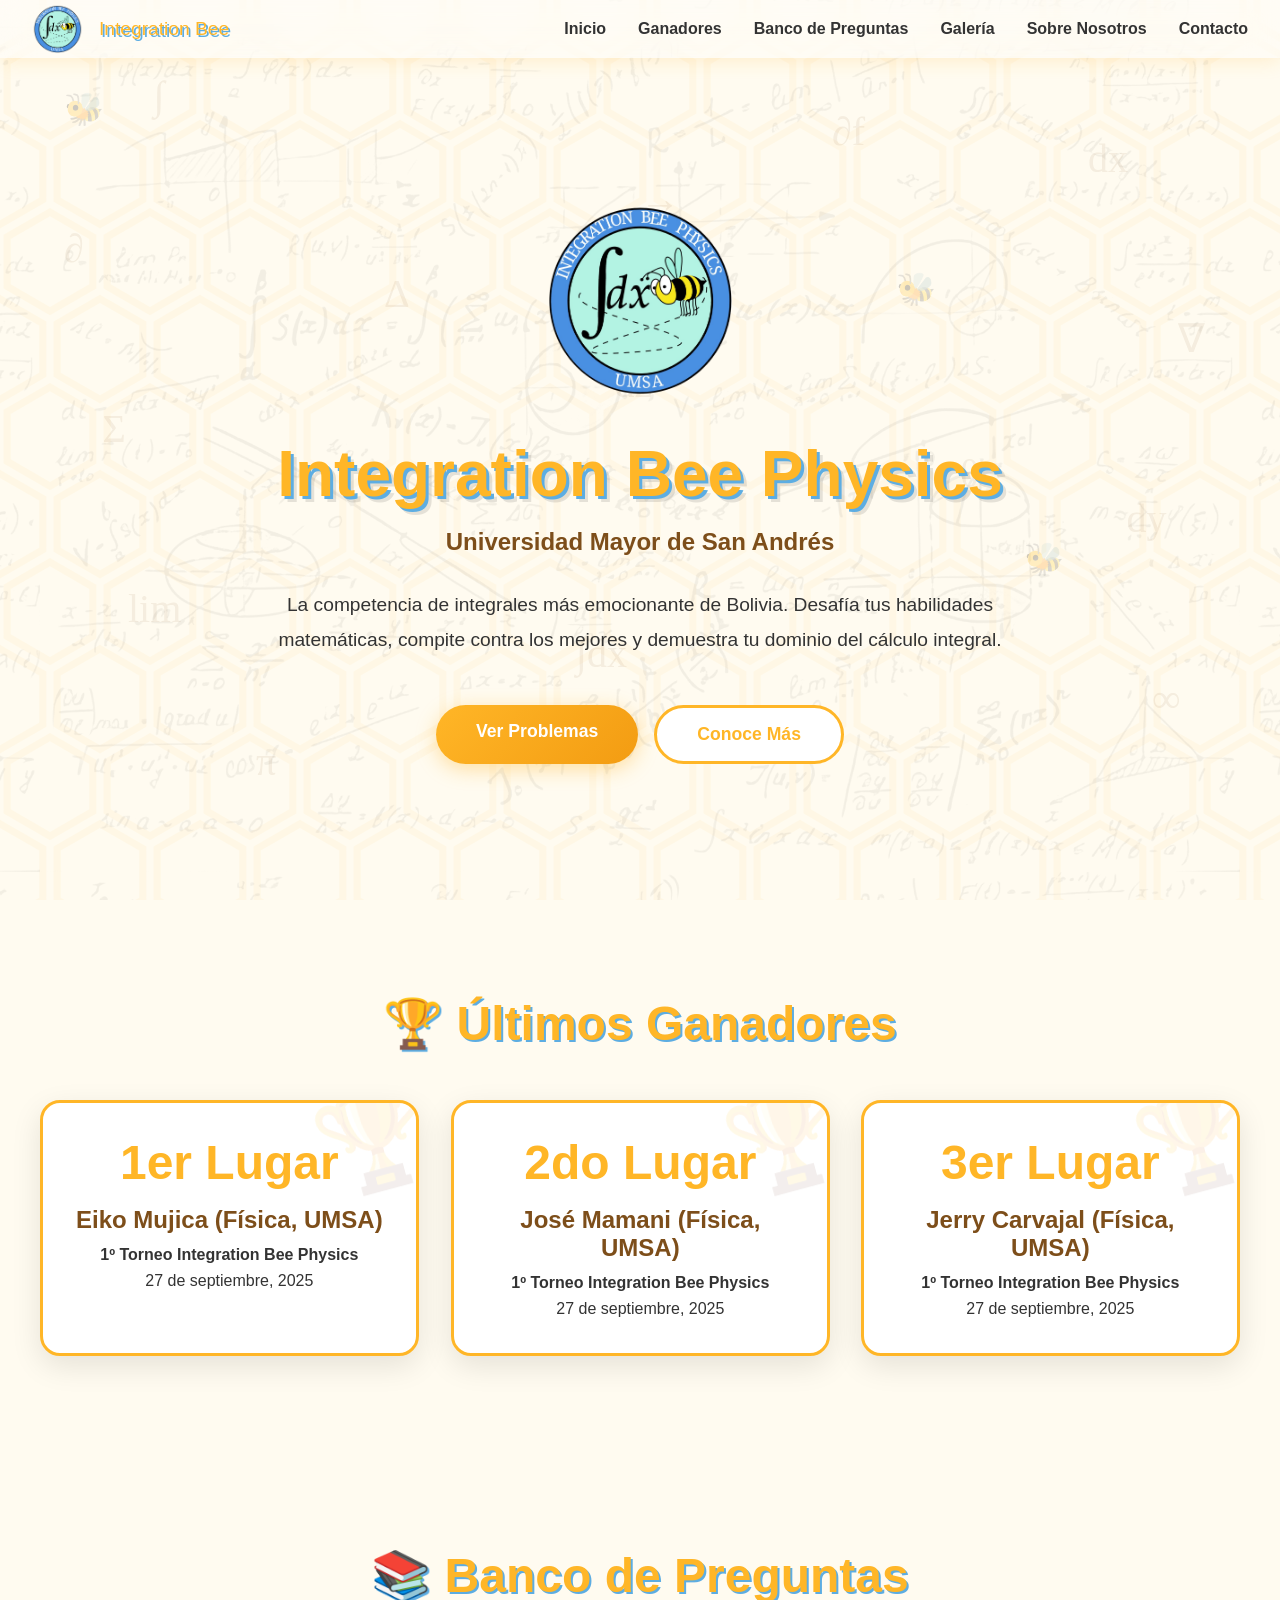
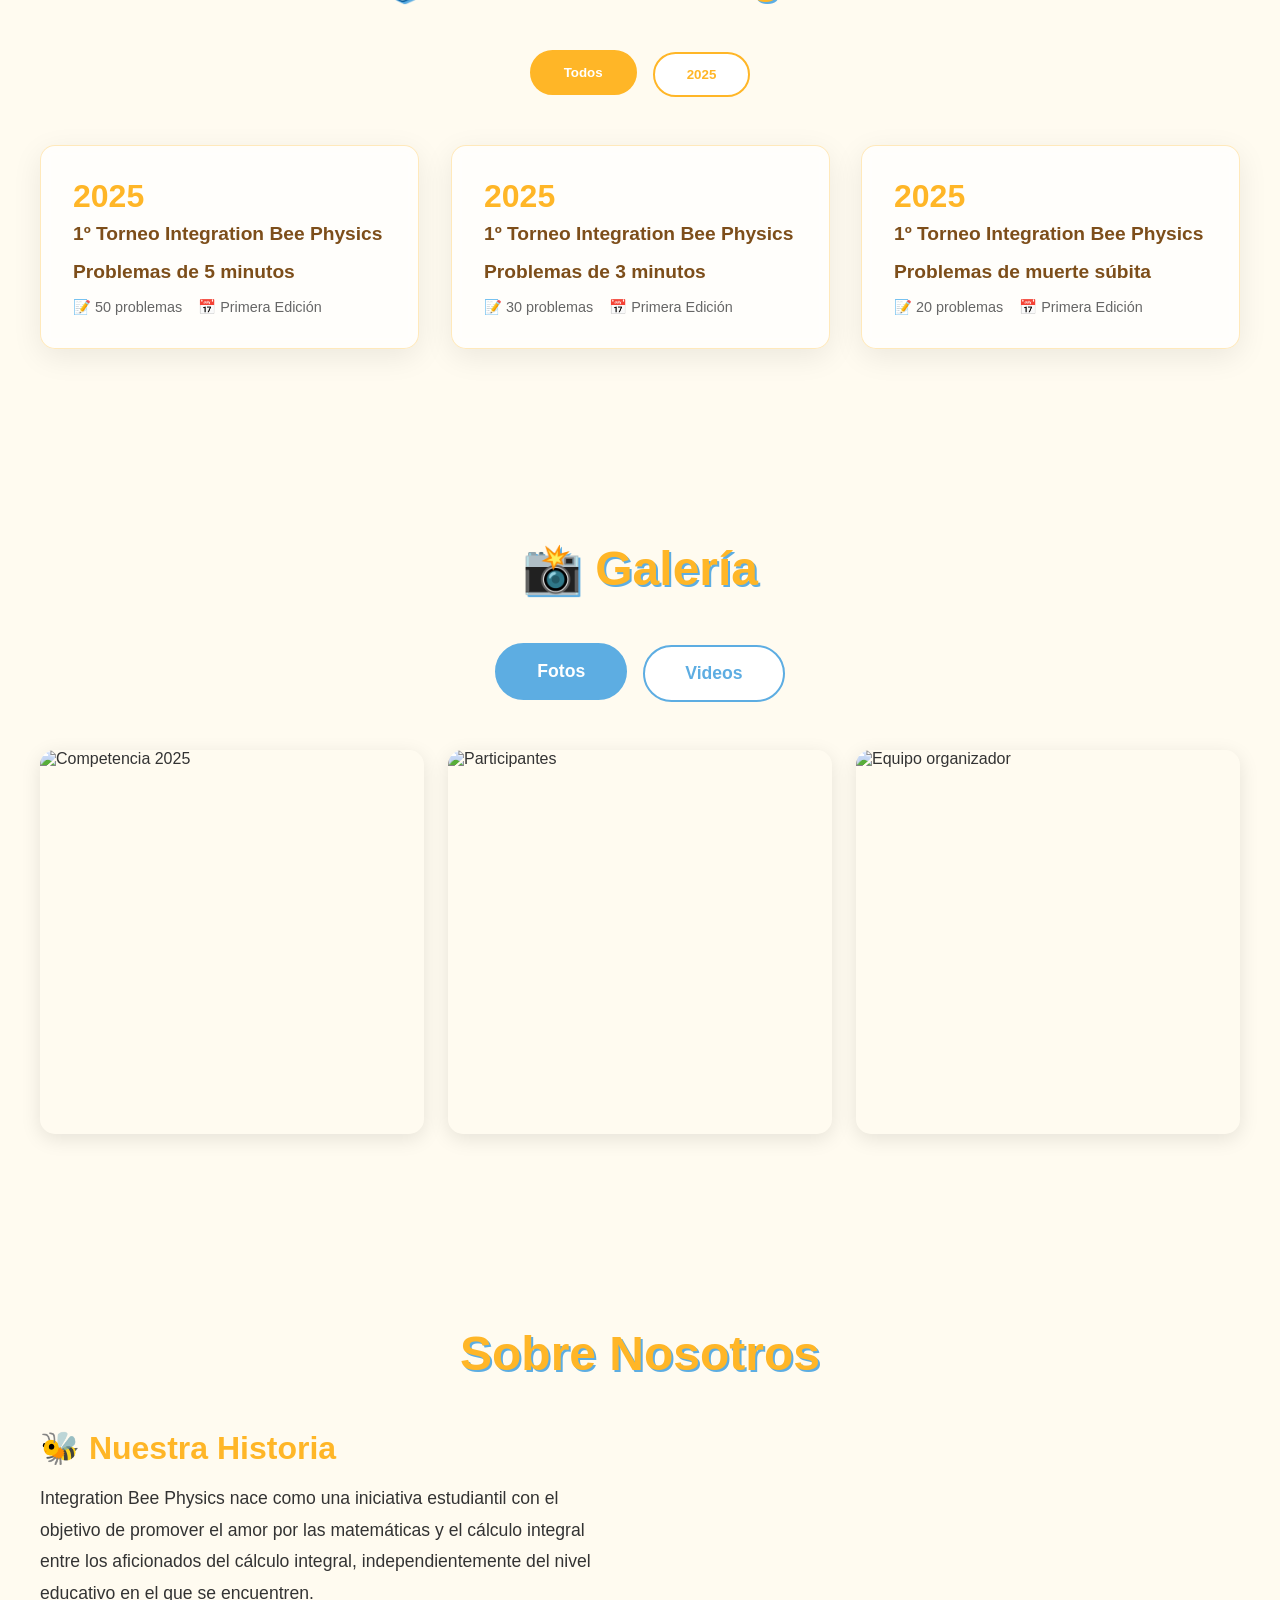
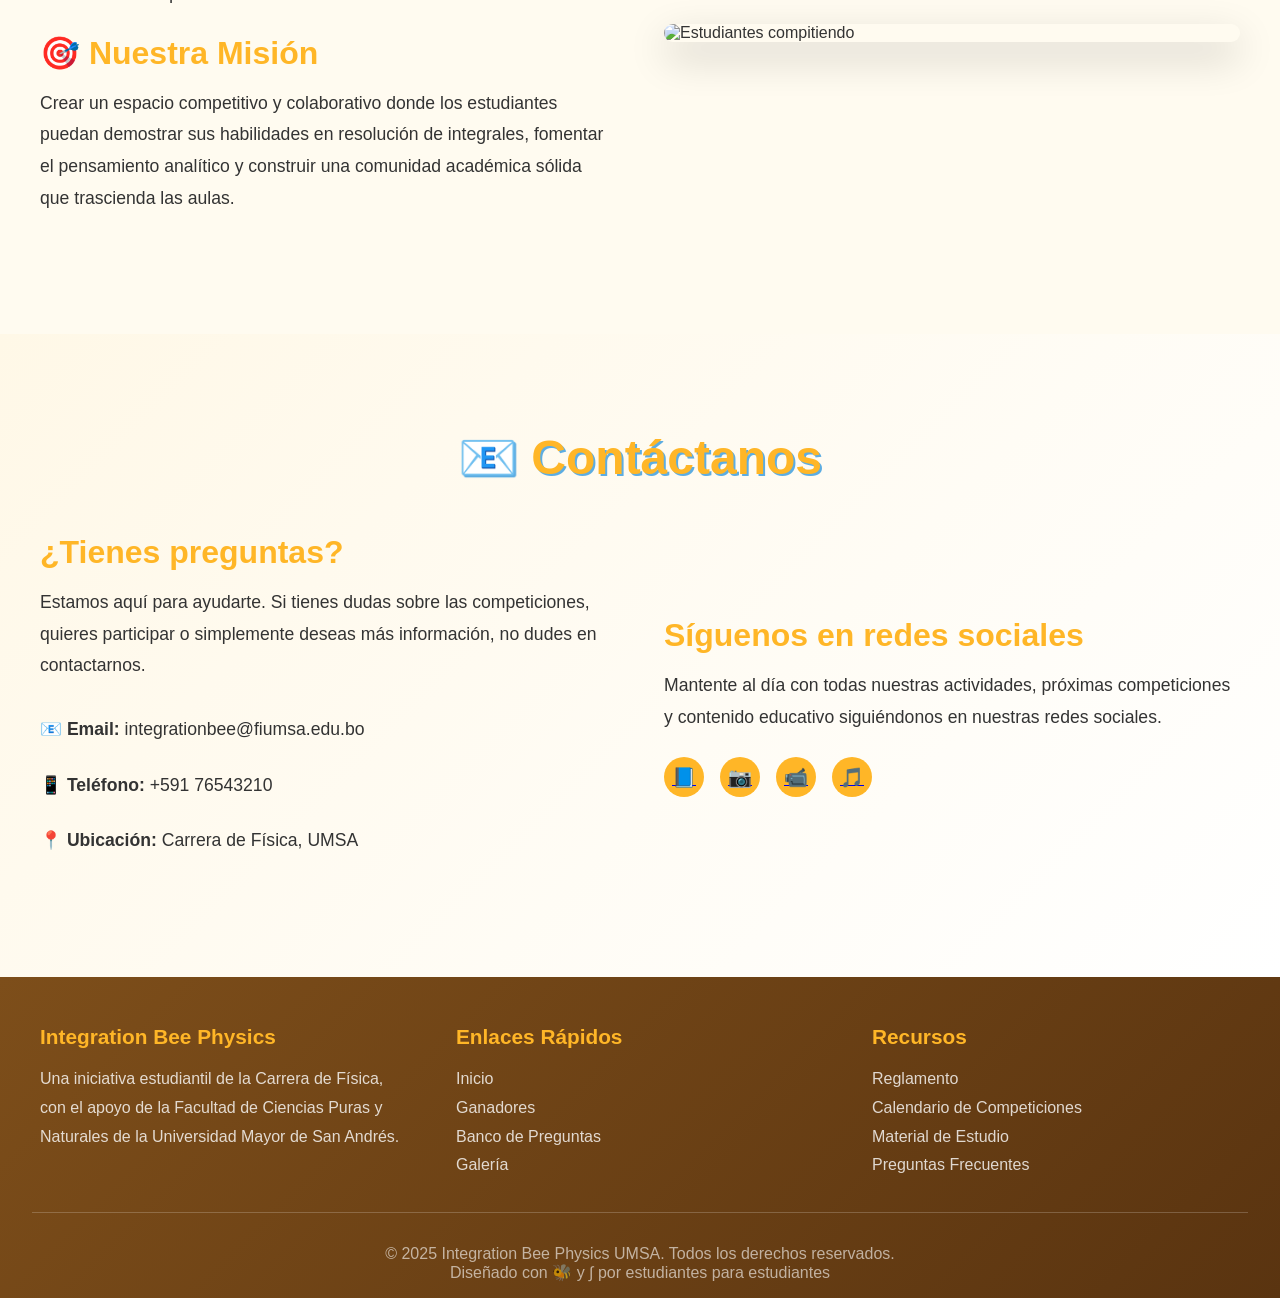
==== index.html @ 0f613518 "v1.0" ====
<!DOCTYPE html>
<html lang="es">
<head>
    <meta charset="UTF-8">
    <meta name="viewport" content="width=device-width, initial-scale=1.0">
    <title>Integration Bee Physics - UMSA</title>
    <style>
        /* === CONFIGURACIÓN DE TIPOGRAFÍAS === */
        /* Puedes cambiar fácilmente las fuentes aquí */
        :root {
            --font-primary: 'Poppins', 'Segoe UI', sans-serif;
            --font-secondary: 'Montserrat', 'Arial', sans-serif;
            --font-display: 'Fredoka One', 'Arial Black', sans-serif;
            
            /* Colores principales */
            --color-primary: #FFB627;
            --color-secondary: #5DADE2;
            --color-accent: #F39C12;
            --color-dark: #7D4E1A;
            --color-light: #FFF8E7;
            --color-white: #FFFFFF;
            --color-text: #333333;
            --color-bg: #FFFBF0;
        }

        @import url('https://fonts.googleapis.com/css2?family=Poppins:wght@300;400;600;700&family=Montserrat:wght@400;600;700&family=Fredoka+One&display=swap');

        * {
            margin: 0;
            padding: 0;
            box-sizing: border-box;
        }

        body {
            font-family: var(--font-primary);
            background-color: var(--color-bg);
            color: var(--color-text);
            overflow-x: hidden;
        }

        /* === ELEMENTOS DECORATIVOS === */
        
        /* Capa 1: Imagen de ecuaciones del certificado */
        .equations-bg {
            position: fixed;
            top: 0;
            left: 0;
            width: 100%;
            height: 100%;
            background-image: url('assets/images/equations-background.png');
            background-size: 1200px auto;
            background-position: center;
            background-repeat: repeat;
            opacity: 0.05;
            pointer-events: none;
            z-index: 1;
            filter: brightness(1.15);
        }
        
        /* Capa 2: Patrón de hexágonos (panales de abeja) */
        .honeycomb-bg {
			position: fixed;
			top: 0;
			left: 0;
			width: 100%;
			height: 100%;
			pointer-events: none;
			z-index: 0;
			background-color: transparent;
			background-image: url("data:image/svg+xml,%3Csvg xmlns='http://www.w3.org/2000/svg' width='28' height='49' viewBox='0 0 28 49'%3E%3Cg fill-rule='evenodd'%3E%3Cg id='hexagons' fill='%23ffb627' fill-opacity='1' fill-rule='nonzero'%3E%3Cpath d='M13.99 9.25l13 7.5v15l-13 7.5L1 31.75v-15l12.99-7.5zM3 17.9v12.7l10.99 6.34 11-6.35V17.9l-11-6.34L3 17.9zM0 15l12.98-7.5V0h-2v6.35L0 12.69v2.3zm0 18.5L12.98 41v8h-2v-6.85L0 35.81v-2.3zM15 0v7.5L27.99 15H28v-2.31h-.01L17 6.35V0h-2zm0 49v-8l12.99-7.5H28v2.31h-.01L17 42.15V49h-2z'/%3E%3C/g%3E%3C/g%3E%3C/svg%3E");
			background-repeat: repeat;
			background-size: 100px;
			opacity: 0.05;
}

        /* Capa 3: Símbolos matemáticos flotantes */
        .math-symbol {
            position: fixed;
            font-size: 2.5rem;
            font-family: 'Times New Roman', serif;
            color: var(--color-dark);
            pointer-events: none;
            z-index: 1;
            opacity: 0.08;
            font-weight: 300;
        }

        .math-symbol.animated {
            animation: floatMath 20s infinite ease-in-out;
        }

        @keyframes floatMath {
            0%, 100% { transform: translate(0, 0) rotate(0deg); }
            25% { transform: translate(30px, -20px) rotate(5deg); }
            50% { transform: translate(60px, 0) rotate(-3deg); }
            75% { transform: translate(30px, 20px) rotate(3deg); }
        }

        /* Abejas flotantes decorativas */
        .bee-float {
            position: fixed;
            font-size: 2rem;
            animation: float 15s infinite ease-in-out;
            pointer-events: none;
            z-index: 1;
            opacity: 0.2;
        }

        @keyframes float {
            0%, 100% { transform: translate(0, 0) rotate(0deg); }
            25% { transform: translate(100px, -50px) rotate(10deg); }
            50% { transform: translate(200px, 0) rotate(-5deg); }
            75% { transform: translate(100px, 50px) rotate(5deg); }
        }

        /* === NAVEGACIÓN === */
        nav {
            position: fixed;
            top: 0;
            width: 100%;
            background: rgba(255, 255, 255, 0.4);  /* Blanco semi-transparente */
			backdrop-filter: blur(15px);  /* Aumenta el blur para efecto "glassmorphism" */
            padding: 0.25rem 2rem;
            box-shadow: 0 2px 20px rgba(255, 182, 39, 0.2);  /* Sombra dorada */
            z-index: 1000;
            transition: transform 0.3s ease;
        }

        nav.hidden {
            transform: translateY(-100%);
        }

        .nav-container {
            max-width: 1400px;
            margin: 0 auto;
            display: flex;
            justify-content: space-between;
            align-items: center;
        }

        .logo-nav {
            display: flex;
            align-items: center;
            gap: 1rem;
        }

        .logo-nav img {
            height: 50px;
            transition: transform 0.3s ease;
        }

        .logo-nav img:hover {
            transform: scale(1.1) rotate(5deg);
        }

        .logo-text {
            font-family: var(--font-display);
            font-size: 1.2rem;
            color: var(--color-primary);
            text-shadow: 2px 2px 0 var(--color-secondary);
        }

        .nav-links {
            display: flex;
            gap: 2rem;
            list-style: none;
        }

        .nav-links a {
            color: var(--color-text);
            text-decoration: none;
            font-weight: 600;
            position: relative;
            transition: color 0.3s ease;
        }

        .nav-links a::after {
            content: '';
            position: absolute;
            bottom: -5px;
            left: 0;
            width: 0;
            height: 3px;
            background: var(--color-primary);
            transition: width 0.3s ease;
        }

        .nav-links a:hover {
            color: var(--color-primary);
        }

        .nav-links a:hover::after {
            width: 100%;
        }

        .menu-toggle {
            display: none;
            flex-direction: column;
            gap: 5px;
            cursor: pointer;
        }

        .menu-toggle span {
            width: 25px;
            height: 3px;
            background: var(--color-primary);
            transition: all 0.3s ease;
        }

        /* === HERO SECTION === */
        .hero {
            min-height: 100vh;
            display: flex;
            align-items: center;
            justify-content: center;
            position: relative;
            padding: 6rem 2rem 2rem;
            overflow: hidden;
        }

        .hero-content {
            max-width: 1200px;
            text-align: center;
            z-index: 2;
            animation: fadeInUp 1s ease;
        }

        .hero-logo {
            width: 200px;
            height: 200px;
            margin: 0 auto 2rem;
            animation: bounceIn 1.5s ease;
        }

        .hero h1 {
            font-family: var(--font-display);
            font-size: 4rem;
            color: var(--color-primary);
            text-shadow: 3px 3px 0 var(--color-secondary),
                         6px 6px 0 rgba(0,0,0,0.1);
            margin-bottom: 1rem;
            line-height: 1.2;
        }

        .hero .subtitle {
            font-size: 1.5rem;
            color: var(--color-dark);
            margin-bottom: 2rem;
            font-weight: 600;
        }

        .hero-description {
            font-size: 1.2rem;
            max-width: 800px;
            margin: 0 auto 3rem;
            line-height: 1.8;
        }

        .cta-buttons {
            display: flex;
            gap: 1rem;
            justify-content: center;
            flex-wrap: wrap;
        }

        .btn {
            padding: 1rem 2.5rem;
            border: none;
            border-radius: 50px;
            font-size: 1.1rem;
            font-weight: 600;
            cursor: pointer;
            transition: all 0.3s ease;
            text-decoration: none;
            display: inline-block;
            font-family: var(--font-primary);
        }

        .btn-primary {
            background: linear-gradient(135deg, var(--color-primary), var(--color-accent));
            color: white;
            box-shadow: 0 5px 20px rgba(255, 182, 39, 0.4);
        }

        .btn-primary:hover {
            transform: translateY(-3px);
            box-shadow: 0 8px 30px rgba(255, 182, 39, 0.6);
        }

        .btn-secondary {
            background: white;
            color: var(--color-primary);
            border: 3px solid var(--color-primary);
        }

        .btn-secondary:hover {
            background: var(--color-primary);
            color: white;
            transform: translateY(-3px);
        }

        /* === ÚLTIMOS GANADORES === */
        .winners-section {
            padding: 6rem 2rem;
            background: linear-gradient(135deg, var(--color-light) 0%, white 100%);
            position: relative;
        }

        .section-title {
            text-align: center;
            font-family: var(--font-display);
            font-size: 3rem;
            color: var(--color-primary);
            margin-bottom: 3rem;
            text-shadow: 2px 2px 0 var(--color-secondary);
        }

        .winners-grid {
            max-width: 1200px;
            margin: 0 auto;
            display: grid;
            grid-template-columns: repeat(auto-fit, minmax(300px, 1fr));
            gap: 2rem;
        }

        .winner-card {
            background: white;
            border-radius: 20px;
            padding: 2rem;
            box-shadow: 0 10px 30px rgba(0,0,0,0.1);
            transition: all 0.3s ease;
            border: 3px solid var(--color-primary);
            position: relative;
            overflow: hidden;
        }

        .winner-card::before {
            content: '🏆';
            position: absolute;
            top: -20px;
            right: -20px;
            font-size: 6rem;
            opacity: 0.1;
            transform: rotate(-15deg);
        }

        .winner-card:hover {
            transform: translateY(-10px) rotate(-1deg);
            box-shadow: 0 15px 40px rgba(255, 182, 39, 0.3);
        }

        .winner-position {
            font-size: 3rem;
            font-weight: bold;
            color: var(--color-primary);
            text-align: center;
            margin-bottom: 1rem;
        }

        .winner-name {
            font-size: 1.5rem;
            font-weight: 600;
            color: var(--color-dark);
            text-align: center;
            margin-bottom: 0.5rem;
        }

        .winner-details {
            text-align: center;
            color: var(--color-text);
            line-height: 1.6;
        }

        /* === SECCIONES GENERALES === */
        section {
            padding: 6rem 2rem;
            position: relative;
            z-index: 2;
        }

        .container {
            max-width: 1200px;
            margin: 0 auto;
        }

        /* === SOBRE NOSOTROS === */
        .about-content {
            display: grid;
            grid-template-columns: 1fr 1fr;
            gap: 3rem;
            align-items: center;
        }

        .about-text h3 {
            font-size: 2rem;
            color: var(--color-primary);
            margin-bottom: 1rem;
        }

        .about-text p {
            line-height: 1.8;
            margin-bottom: 1.5rem;
            font-size: 1.1rem;
        }

        .about-image {
            position: relative;
            border-radius: 20px;
            overflow: hidden;
            box-shadow: 0 15px 40px rgba(0,0,0,0.2);
        }

        .about-image img {
            width: 100%;
            height: auto;
            display: block;
        }

        /* === BANCO DE PREGUNTAS === */
        .questions-filters {
            display: flex;
            justify-content: center;
            gap: 1rem;
            margin-bottom: 3rem;
            flex-wrap: wrap;
        }

        .filter-btn {
            padding: 0.8rem 2rem;
            background: white;
            border: 2px solid var(--color-primary);
            border-radius: 30px;
            color: var(--color-primary);
            cursor: pointer;
            transition: all 0.3s ease;
            font-weight: 600;
        }

        .filter-btn:hover,
        .filter-btn.active {
            background: var(--color-primary);
            color: white;
            transform: translateY(-2px);
        }

        .questions-grid {
            display: grid;
            grid-template-columns: repeat(auto-fill, minmax(280px, 1fr));
            gap: 2rem;
        }

        .question-card {
			background: rgba(255, 255, 255, 0.75);  /* translúcido */
			border-radius: 15px;
			padding: 2rem;
			border: 1px solid rgba(255, 182, 39, 0.3);  /* borde dorado sutil */
			box-shadow: 0 8px 30px rgba(0, 0, 0, 0.08); /* sombra suave */
			backdrop-filter: blur(6px);
			-webkit-backdrop-filter: blur(6px);
			transition: all 0.35s ease;
			cursor: pointer;
		}

		.question-card:hover {
			transform: translateY(-6px);
			border-color: var(--color-primary);
			box-shadow: 0 12px 40px rgba(255, 182, 39, 0.25);
			background: rgba(255, 255, 255, 0.85);
		}

        .question-year {
            font-size: 2rem;
            font-weight: bold;
            color: var(--color-primary);
            margin-bottom: 0.5rem;
        }

        .question-title {
            font-size: 1.2rem;
            font-weight: 600;
            margin-bottom: 1rem;
            color: var(--color-dark);
        }

        .question-meta {
            display: flex;
            gap: 1rem;
            font-size: 0.9rem;
            color: #666;
        }

        /* === VISOR DE PDF === */
        .pdf-viewer-modal {
            display: none;
            position: fixed;
            top: 0;
            left: 0;
            width: 100%;
            height: 100%;
            background: rgba(0,0,0,0.9);
            z-index: 2000;
            padding: 2rem;
        }

        .pdf-viewer-modal.active {
            display: flex;
            flex-direction: column;
            align-items: center;
            justify-content: center;
        }

        .pdf-viewer-header {
            width: 100%;
            max-width: 1200px;
            display: flex;
            justify-content: space-between;
            align-items: center;
            margin-bottom: 1rem;
            color: white;
        }

        .close-viewer {
            background: var(--color-primary);
            color: white;
            border: none;
            padding: 0.8rem 2rem;
            border-radius: 30px;
            cursor: pointer;
            font-size: 1rem;
            font-weight: 600;
            transition: all 0.3s ease;
        }

        .close-viewer:hover {
            background: var(--color-accent);
            transform: scale(1.05);
        }

        .pdf-viewer-content {
            width: 100%;
            max-width: 1200px;
            height: 80vh;
            background: white;
            border-radius: 10px;
            overflow: hidden;
        }

        .pdf-viewer-content iframe {
            width: 100%;
            height: 100%;
            border: none;
        }

        /* === GALERÍA === */
        .gallery-tabs {
            display: flex;
            justify-content: center;
            gap: 1rem;
            margin-bottom: 3rem;
        }

        .tab-btn {
            padding: 1rem 2.5rem;
            background: white;
            border: 2px solid var(--color-secondary);
            border-radius: 30px;
            color: var(--color-secondary);
            cursor: pointer;
            transition: all 0.3s ease;
            font-weight: 600;
            font-size: 1.1rem;
        }

        .tab-btn:hover,
        .tab-btn.active {
            background: var(--color-secondary);
            color: white;
            transform: translateY(-2px);
        }

        .gallery-grid {
            display: grid;
            grid-template-columns: repeat(auto-fill, minmax(300px, 1fr));
            gap: 1.5rem;
        }

        .gallery-item {
            position: relative;
            border-radius: 15px;
            overflow: hidden;
            box-shadow: 0 5px 20px rgba(0,0,0,0.1);
            cursor: pointer;
            transition: all 0.3s ease;
            aspect-ratio: 1;
        }

        .gallery-item:hover {
            transform: scale(1.05);
            box-shadow: 0 10px 30px rgba(0,0,0,0.2);
        }

        .gallery-item img {
            width: 100%;
            height: 100%;
            object-fit: cover;
        }

        .video-thumb {
            position: relative;
        }

        .video-thumb::after {
            content: '▶';
            position: absolute;
            top: 50%;
            left: 50%;
            transform: translate(-50%, -50%);
            font-size: 3rem;
            color: white;
            background: rgba(255, 182, 39, 0.9);
            width: 70px;
            height: 70px;
            border-radius: 50%;
            display: flex;
            align-items: center;
            justify-content: center;
            padding-left: 5px;
        }

        /* === FOOTER === */
        footer {
            background: linear-gradient(135deg, var(--color-dark) 0%, #5a3410 100%);
            color: white;
            padding: 3rem 2rem 1rem;
            position: relative;
        }

        .footer-content {
            max-width: 1200px;
            margin: 0 auto;
            display: grid;
            grid-template-columns: repeat(auto-fit, minmax(250px, 1fr));
            gap: 3rem;
            margin-bottom: 2rem;
        }

        .footer-section h3 {
            color: var(--color-primary);
            margin-bottom: 1rem;
            font-size: 1.3rem;
        }

        .footer-section p,
        .footer-section a {
            color: rgba(255,255,255,0.8);
            text-decoration: none;
            line-height: 1.8;
            display: block;
            transition: color 0.3s ease;
        }

        .footer-section a:hover {
            color: var(--color-primary);
        }

        .social-links {
            display: flex;
            gap: 1rem;
            margin-top: 1rem;
        }

        .social-links a {
            width: 40px;
            height: 40px;
            background: var(--color-primary);
            border-radius: 50%;
            display: flex;
            align-items: center;
            justify-content: center;
            font-size: 1.2rem;
            transition: all 0.3s ease;
        }

        .social-links a:hover {
            background: var(--color-secondary);
            transform: translateY(-3px);
        }

        .footer-bottom {
            text-align: center;
            padding-top: 2rem;
            border-top: 1px solid rgba(255,255,255,0.2);
            color: rgba(255,255,255,0.6);
        }

        /* === ANIMACIONES === */
        @keyframes fadeInUp {
            from {
                opacity: 0;
                transform: translateY(30px);
            }
            to {
                opacity: 1;
                transform: translateY(0);
            }
        }

        @keyframes bounceIn {
            0% {
                opacity: 0;
                transform: scale(0.3);
            }
            50% {
                opacity: 1;
                transform: scale(1.05);
            }
            70% {
                transform: scale(0.9);
            }
            100% {
                transform: scale(1);
            }
        }

        .fade-in {
            opacity: 0;
            transform: translateY(20px) scale(0.98);
            transition: opacity 0.6s ease, transform 0.6s ease;
			will-change: opacity, transform;
        }

        .fade-in.visible {
            opacity: 1;
            transform: translateY(0) scale(1);
        }

        /* === RESPONSIVE === */
        @media (max-width: 768px) {
            .menu-toggle {
                display: flex;
            }

            .nav-links {
                position: absolute;
                top: 100%;
                left: 0;
                width: 100%;
                background: white;
                flex-direction: column;
                padding: 2rem;
                box-shadow: 0 5px 20px rgba(0,0,0,0.1);
                transform: translateX(-100%);
                transition: transform 0.3s ease;
            }

            .nav-links.active {
                transform: translateX(0);
            }

            .hero h1 {
                font-size: 2.5rem;
            }

            .hero .subtitle {
                font-size: 1.2rem;
            }

            .hero-description {
                font-size: 1rem;
            }

            .section-title {
                font-size: 2rem;
            }

            .about-content {
                grid-template-columns: 1fr;
            }

            .cta-buttons {
                flex-direction: column;
            }

            .btn {
                width: 100%;
            }

            .winners-grid {
                grid-template-columns: 1fr;
            }
        }

        /* === ELEMENTOS OCULTOS POR DEFECTO === */
        .hidden {
            display: none !important;
        }
    </style>
</head>
<body>
    <!-- Capa 1: Fondo de ecuaciones del certificado -->
    <div class="equations-bg"></div>
    
    <!-- Capa 2: Fondo decorativo de panales -->
    <div class="honeycomb-bg"></div>
    
    <!-- Capa 3: Símbolos matemáticos flotantes -->
    <div class="math-symbol animated" style="top: 8%; left: 12%;">∫</div>
    <div class="math-symbol animated" style="top: 15%; left: 85%; animation-delay: -3s;">dx</div>
    <div class="math-symbol animated" style="top: 25%; left: 5%; animation-delay: -7s;">∂</div>
    <div class="math-symbol animated" style="top: 35%; left: 92%; animation-delay: -11s;">∇</div>
    <div class="math-symbol animated" style="top: 45%; left: 8%; animation-delay: -5s;">Σ</div>
    <div class="math-symbol animated" style="top: 55%; left: 88%; animation-delay: -13s;">dy</div>
    <div class="math-symbol animated" style="top: 65%; left: 10%; animation-delay: -9s;">lim</div>
    <div class="math-symbol animated" style="top: 75%; left: 90%; animation-delay: -2s;">∞</div>
    <div class="math-symbol animated" style="top: 20%; left: 50%; animation-delay: -6s;">→</div>
    <div class="math-symbol animated" style="top: 70%; left: 45%; animation-delay: -14s;">∫dx</div>
    <div class="math-symbol" style="top: 12%; left: 65%;">∂f</div>
    <div class="math-symbol" style="top: 40%; left: 48%;">dz</div>
    <div class="math-symbol" style="top: 82%; left: 20%;">π</div>
    <div class="math-symbol" style="top: 50%; left: 75%;">θ</div>
    <div class="math-symbol" style="top: 30%; left: 30%;">Δ</div>
    
    <!-- Abejas flotantes decorativas -->
    <div class="bee-float" style="top: 10%; left: 5%;">🐝</div>
    <div class="bee-float" style="top: 60%; left: 80%; animation-delay: -5s;">🐝</div>
    <div class="bee-float" style="top: 30%; left: 70%; animation-delay: -10s;">🐝</div>

    <!-- Navegación -->
    <nav id="navbar">
        <div class="nav-container">
            <div class="logo-nav">
                <img src="assets/images/logo.png" alt="Logo Integration Bee">
                <span class="logo-text">Integration Bee</span>
            </div>
            <div class="menu-toggle" onclick="toggleMenu()">
                <span></span>
                <span></span>
                <span></span>
            </div>
            <ul class="nav-links" id="navLinks">
                <li><a href="#inicio">Inicio</a></li>
                <li><a href="#ganadores">Ganadores</a></li>
                <li><a href="#preguntas">Banco de Preguntas</a></li>
                <li><a href="#galeria">Galería</a></li>
				<li><a href="#sobre">Sobre Nosotros</a></li>
                <li><a href="#contacto">Contacto</a></li>
            </ul>
        </div>
    </nav>

    <!-- Hero Section -->
    <section class="hero" id="inicio">
        <div class="hero-content">
            <img src="assets/images/logo.png" alt="Logo Integration Bee" class="hero-logo">
            <h1>Integration Bee Physics</h1>
            <p class="subtitle">Universidad Mayor de San Andrés</p>
            <p class="hero-description">
                La competencia de integrales más emocionante de Bolivia. Desafía tus habilidades matemáticas, 
                compite contra los mejores y demuestra tu dominio del cálculo integral.
            </p>
            <div class="cta-buttons">
                <a href="#preguntas" class="btn btn-primary">Ver Problemas</a>
                <a href="#sobre" class="btn btn-secondary">Conoce Más</a>
            </div>
        </div>
    </section>

    <!-- Sección de Últimos Ganadores -->
    <section class="winners-section" id="ganadores" style="background: transparent;">
        <h2 class="section-title">🏆 Últimos Ganadores</h2>
        <div class="winners-grid" id="winnersContainer">
            <!-- Los ganadores se cargarán desde el JSON -->
        </div>
    </section>

    <!-- Banco de Preguntas -->
    <section id="preguntas" style="background: transparent;">
        <div class="container">
            <h2 class="section-title">📚 Banco de Preguntas</h2>
            <div class="questions-filters" id="questionFilters">
                <button class="filter-btn active" data-year="all">Todos</button>
                <!-- Los filtros se generarán dinámicamente -->
            </div>
            <div class="questions-grid" id="questionsContainer">
                <!-- Las preguntas se cargarán desde el JSON -->
            </div>
        </div>
    </section>

    <!-- Visor de PDF -->
    <div class="pdf-viewer-modal" id="pdfViewer">
        <div class="pdf-viewer-header">
            <h2 id="pdfTitle">Visualizando PDF</h2>
            <button class="close-viewer" onclick="closePdfViewer()">✕ Cerrar</button>
        </div>
        <div class="pdf-viewer-content">
            <iframe id="pdfFrame" src=""></iframe>
        </div>
    </div>

    <!-- Galería -->
    <section id="galeria">
        <div class="container">
            <h2 class="section-title">📸 Galería</h2>
            <div class="gallery-tabs">
                <button class="tab-btn active" onclick="filterGallery('photos')">Fotos</button>
                <button class="tab-btn" onclick="filterGallery('videos')">Videos</button>
            </div>
            <div class="gallery-grid" id="galleryContainer">
                <!-- La galería se cargará desde el JSON -->
            </div>
        </div>
    </section>
	
	<!-- Sobre Nosotros -->
    <section id="sobre">
        <div class="container">
            <h2 class="section-title">Sobre Nosotros</h2>
            <div class="about-content">
                <div class="about-text fade-in">
                    <h3>🐝 Nuestra Historia</h3>
                    <p>
                        Integration Bee Physics nace como una iniciativa estudiantil con el objetivo 
                        de promover el amor por las matemáticas y el cálculo integral entre los aficionados del cálculo
						integral, independientemente del nivel educativo en el que se encuentren.
                    </p>
                    <h3>🎯 Nuestra Misión</h3>
                    <p>
                        Crear un espacio competitivo y colaborativo donde los estudiantes puedan demostrar sus 
                        habilidades en resolución de integrales, fomentar el pensamiento analítico y construir 
                        una comunidad académica sólida que trascienda las aulas.
                    </p>
                </div>
                <div class="about-image fade-in">
                    <img src="https://images.unsplash.com/photo-1509228468518-180dd4864904?w=800" alt="Estudiantes compitiendo">
                </div>
            </div>
        </div>
    </section>

    <!-- Contacto -->
    <section id="contacto" style="background: linear-gradient(135deg, var(--color-light) 0%, white 100%);">
        <div class="container">
            <h2 class="section-title">📧 Contáctanos</h2>
            <div class="about-content">
                <div class="about-text fade-in">
                    <h3>¿Tienes preguntas?</h3>
                    <p>
                        Estamos aquí para ayudarte. Si tienes dudas sobre las competiciones, 
                        quieres participar o simplemente deseas más información, no dudes en contactarnos.
                    </p>
                    <div style="margin-top: 2rem;">
                        <p><strong>📧 Email:</strong> integrationbee@fiumsa.edu.bo</p>
                        <p><strong>📱 Teléfono:</strong> +591 76543210</p>
                        <p><strong>📍 Ubicación:</strong> Carrera de Física, UMSA</p>
                    </div>
                </div>
                <div class="about-text fade-in">
                    <h3>Síguenos en redes sociales</h3>
                    <p>
                        Mantente al día con todas nuestras actividades, próximas competiciones 
                        y contenido educativo siguiéndonos en nuestras redes sociales.
                    </p>
                    <div class="social-links" style="justify-content: flex-start;">
                        <a href="#" title="Facebook">📘</a>
                        <a href="#" title="Instagram">📷</a>
                        <a href="#" title="YouTube">📹</a>
                        <a href="#" title="TikTok">🎵</a>
                    </div>
                </div>
            </div>
        </div>
    </section>

    <!-- Footer -->
    <footer>
        <div class="footer-content">
            <div class="footer-section">
                <h3>Integration Bee Physics</h3>
                <p>
                    Una iniciativa estudiantil de la Carrera de Física, con el apoyo de la
					Facultad de Ciencias Puras y Naturales de la Universidad Mayor de San Andrés.
                </p>
            </div>
            <div class="footer-section">
                <h3>Enlaces Rápidos</h3>
                <a href="#inicio">Inicio</a>
                <a href="#ganadores">Ganadores</a>
                <a href="#preguntas">Banco de Preguntas</a>
                <a href="#galeria">Galería</a>
            </div>
            <div class="footer-section">
                <h3>Recursos</h3>
                <a href="#">Reglamento</a>
                <a href="#">Calendario de Competiciones</a>
                <a href="#">Material de Estudio</a>
                <a href="#">Preguntas Frecuentes</a>
            </div>
        </div>
        <div class="footer-bottom">
            <p>&copy; 2025 Integration Bee Physics UMSA. Todos los derechos reservados.</p>
            <p>Diseñado con 🐝 y ∫ por estudiantes para estudiantes</p>
        </div>
    </footer>

    <script>
        // ============================================
        // CONFIGURACIÓN DE DATOS (Editable en JSON)
        // ============================================
        
        const websiteData = {
            winners: [
                {
                    position: "1er Lugar",
                    name: "Eiko Mujica (Física, UMSA)",
                    edition: "1º Torneo Integration Bee Physics",
                    date: "27 de septiembre, 2025"
                },
				{
                    position: "2do Lugar",
                    name: "José Mamani (Física, UMSA)",
                    edition: "1º Torneo Integration Bee Physics",
                    date: "27 de septiembre, 2025"
                },
				{
                    position: "3er Lugar",
                    name: "Jerry Carvajal (Física, UMSA)",
                    edition: "1º Torneo Integration Bee Physics",
                    date: "27 de septiembre, 2025"
                }
                // Agregar más ganadores aquí
            ],
            
            questionBanks: [
                {
                    year: 2025,
                    title: "1º Torneo Integration Bee Physics",
					type: "Problemas de 5 minutos",
                    edition: "Primera Edición",
                    problems: 50,
                    pdfUrl: "#" // Reemplazar con la URL real del PDF
                },
				{
                    year: 2025,
                    title: "1º Torneo Integration Bee Physics",
					type: "Problemas de 3 minutos",
                    edition: "Primera Edición",
                    problems: 30,
                    pdfUrl: "#" // Reemplazar con la URL real del PDF
                },
				{
                    year: 2025,
                    title: "1º Torneo Integration Bee Physics",
					type: "Problemas de muerte súbita",
                    edition: "Primera Edición",
                    problems: 20,
                    pdfUrl: "#" // Reemplazar con la URL real del PDF
                }
                // Agregar más bancos de preguntas aquí
            ],
            
            gallery: {
                photos: [
                    {
                        url: "https://images.unsplash.com/photo-1427504494785-3a9ca7044f45?w=500",
                        caption: "Competencia 2025"
                    },
                    {
                        url: "https://images.unsplash.com/photo-1503676260728-1c00da094a0b?w=500",
                        caption: "Participantes"
                    },
                    {
                        url: "https://images.unsplash.com/photo-1522202176988-66273c2fd55f?w=500",
                        caption: "Equipo organizador"
                    }
                ],
                videos: [
                    {
                        youtubeId: "dQw4w9WgXcQ",
                        thumbnail: "https://img.youtube.com/vi/dQw4w9WgXcQ/maxresdefault.jpg",
                        title: "Resumen 1º Torneo"
                    }
                ]
            }
        };

        // ============================================
        // FUNCIONES DE NAVEGACIÓN
        // ============================================
        
        let lastScroll = 0;
        const navbar = document.getElementById('navbar');

        window.addEventListener('scroll', () => {
            const currentScroll = window.pageYOffset;
            
            // Ocultar/mostrar navbar al hacer scroll
            if (currentScroll > lastScroll && currentScroll > 100) {
                navbar.classList.add('hidden');
            } else {
                navbar.classList.remove('hidden');
            }
            lastScroll = currentScroll;

            // Animación de elementos al hacer scroll
            const fadeElements = document.querySelectorAll('.fade-in');
            fadeElements.forEach(element => {
                const elementTop = element.getBoundingClientRect().top;
                const windowHeight = window.innerHeight;
                
                if (elementTop < windowHeight - 100) {
                    element.classList.add('visible');
                }
            });
        });

        function toggleMenu() {
            const navLinks = document.getElementById('navLinks');
            navLinks.classList.toggle('active');
        }

        // Smooth scroll para los enlaces
        document.querySelectorAll('a[href^="#"]').forEach(anchor => {
            anchor.addEventListener('click', function (e) {
                e.preventDefault();
                const target = document.querySelector(this.getAttribute('href'));
                if (target) {
                    target.scrollIntoView({
                        behavior: 'smooth',
                        block: 'start'
                    });
                    // Cerrar menú móvil si está abierto
                    document.getElementById('navLinks').classList.remove('active');
                }
            });
        });

        // ============================================
        // CARGAR GANADORES
        // ============================================
        
        function loadWinners() {
            const container = document.getElementById('winnersContainer');
            container.innerHTML = '';
            
            websiteData.winners.forEach(winner => {
                const card = document.createElement('div');
                card.className = 'winner-card fade-in';
                card.innerHTML = `
                    <div class="winner-position">${winner.position}</div>
                    <div class="winner-name">${winner.name}</div>
                    <div class="winner-details">
                        <p><strong>${winner.edition}</strong></p>
                        <p>${winner.date}</p>
                    </div>
                `;
                container.appendChild(card);
            });
        }

		// ============================================
		// BANCO DE PREGUNTAS (versión mejorada)
		// ============================================

		function loadQuestionBanks() {
			const container = document.getElementById('questionsContainer');
			const filtersContainer = document.getElementById('questionFilters');
			
			// Generar filtros de años
			const years = [...new Set(websiteData.questionBanks.map(q => q.year))];
			years.forEach(year => {
				const btn = document.createElement('button');
				btn.className = 'filter-btn';
				btn.textContent = year;
				btn.setAttribute('data-year', year);
				filtersContainer.appendChild(btn);
			});

			// Delegación de eventos para todos los botones (incluido "Todos")
			filtersContainer.addEventListener('click', e => {
				const btn = e.target.closest('.filter-btn');
				if (!btn) return; // Ignora clics fuera de los botones
				const year = btn.getAttribute('data-year');
				filterQuestions(year);
			});

			// Cargar todas las preguntas al inicio
			displayQuestions(websiteData.questionBanks);
		}

		function displayQuestions(questions) {
			const container = document.getElementById('questionsContainer');
			container.innerHTML = '';
			
			// Crear tarjetas de preguntas
			questions.forEach(question => {
				const card = document.createElement('div');
				card.className = 'question-card fade-in';
				card.onclick = () => openPdfViewer(question.pdfUrl, question.title);
				card.innerHTML = `
					<div class="question-year">${question.year}</div>
					<div class="question-title">${question.title}</div>
					<div class="question-title">${question.type}</div>
					<div class="question-meta">
						<span>📝 ${question.problems} problemas</span>
						<span>📅 ${question.edition}</span>
					</div>
				`;
				container.appendChild(card);
			});

			// 🌟 Activar la animación con un pequeño retardo
			setTimeout(() => {
				container.querySelectorAll('.fade-in').forEach(el => {
					el.classList.add('visible');
				});
			}, 50);
		}


		function filterQuestions(year) {
			// Actualizar botones activos
			document.querySelectorAll('.filter-btn').forEach(btn => {
				const btnYear = btn.getAttribute('data-year');
				btn.classList.toggle('active', btnYear == year);
				if (year === 'all' && btnYear === 'all') {
					btn.classList.add('active');
				}
			});
			
			// Filtrar preguntas
			if (year === 'all') {
				displayQuestions(websiteData.questionBanks);
			} else {
				const filtered = websiteData.questionBanks.filter(q => String(q.year) === String(year));
				displayQuestions(filtered);
			}
		}


        // ============================================
        // VISOR DE PDF
        // ============================================
        
        function openPdfViewer(pdfUrl, title) {
            const viewer = document.getElementById('pdfViewer');
            const frame = document.getElementById('pdfFrame');
            const titleElement = document.getElementById('pdfTitle');
            
            if (pdfUrl === '#') {
                alert('PDF no disponible aún. Por favor, actualiza la URL en el archivo de configuración.');
                return;
            }
            
            titleElement.textContent = title;
            // Usar Google Drive Viewer para PDFs
            frame.src = `https://docs.google.com/viewer?url=${encodeURIComponent(pdfUrl)}&embedded=true`;
            viewer.classList.add('active');
            document.body.style.overflow = 'hidden';
        }

        function closePdfViewer() {
            const viewer = document.getElementById('pdfViewer');
            const frame = document.getElementById('pdfFrame');
            
            viewer.classList.remove('active');
            frame.src = '';
            document.body.style.overflow = 'auto';
        }

        // Cerrar con tecla ESC
        document.addEventListener('keydown', (e) => {
            if (e.key === 'Escape') {
                closePdfViewer();
            }
        });

        // ============================================
        // GALERÍA
        // ============================================
        
        let currentGalleryType = 'photos';

        function loadGallery() {
            displayGalleryItems(websiteData.gallery[currentGalleryType], currentGalleryType);
        }

        function displayGalleryItems(items, type) {
			const container = document.getElementById('galleryContainer');
			container.innerHTML = '';

			items.forEach(item => {
				const galleryItem = document.createElement('div');
				galleryItem.className = 'gallery-item fade-in';
				
				if (type === 'photos') {
					galleryItem.innerHTML = `
						<img src="${item.url}" alt="${item.caption}">
					`;
					galleryItem.onclick = () => {
						window.open(item.url, '_blank');
					};
				} else if (type === 'videos') {
					galleryItem.className += ' video-thumb';
					galleryItem.innerHTML = `
						<img src="${item.thumbnail}" alt="${item.title}">
					`;
					galleryItem.onclick = () => {
						window.open(`https://www.youtube.com/watch?v=${item.youtubeId}`, '_blank');
					};
				}
				
				container.appendChild(galleryItem);
			});

			// 🌟 Activar la animación de aparición con un pequeño retardo
			setTimeout(() => {
				container.querySelectorAll('.fade-in').forEach((el, i) => {
					el.style.transitionDelay = `${i * 100}ms`; // animación escalonada
					el.classList.add('visible');
				});
			}, 50);
		}

		function filterGallery(type) {
			currentGalleryType = type;
			
			// Actualizar pestañas activas
			document.querySelectorAll('.tab-btn').forEach(btn => {
				btn.classList.remove('active');
			});
			event.target.classList.add('active');
			
			// Mostrar los elementos correspondientes
			displayGalleryItems(websiteData.gallery[type], type);
		}


        // ============================================
        // INICIALIZACIÓN
        // ============================================
        
        document.addEventListener('DOMContentLoaded', () => {
            loadWinners();
            loadQuestionBanks();
            loadGallery();
            
            // Trigger inicial para animaciones
            window.dispatchEvent(new Event('scroll'));
        });
    </script>
</body>
</html>
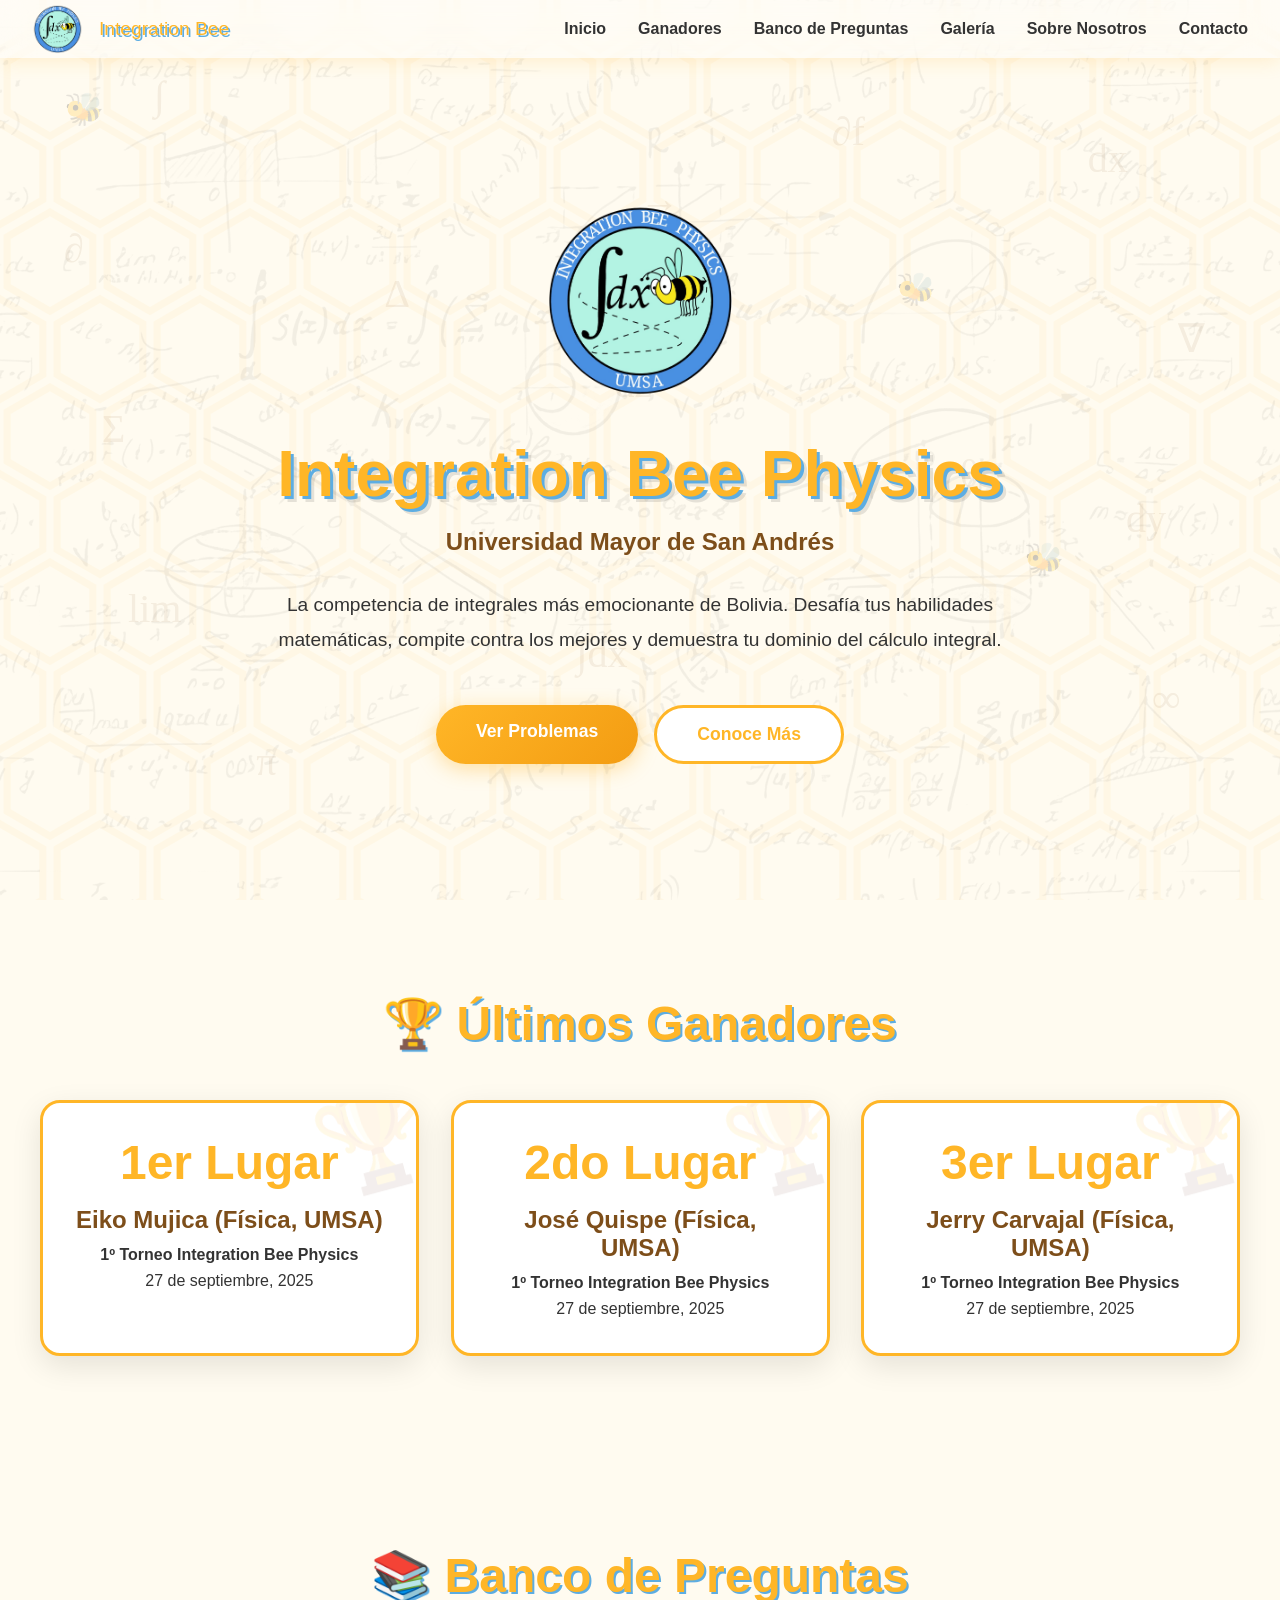
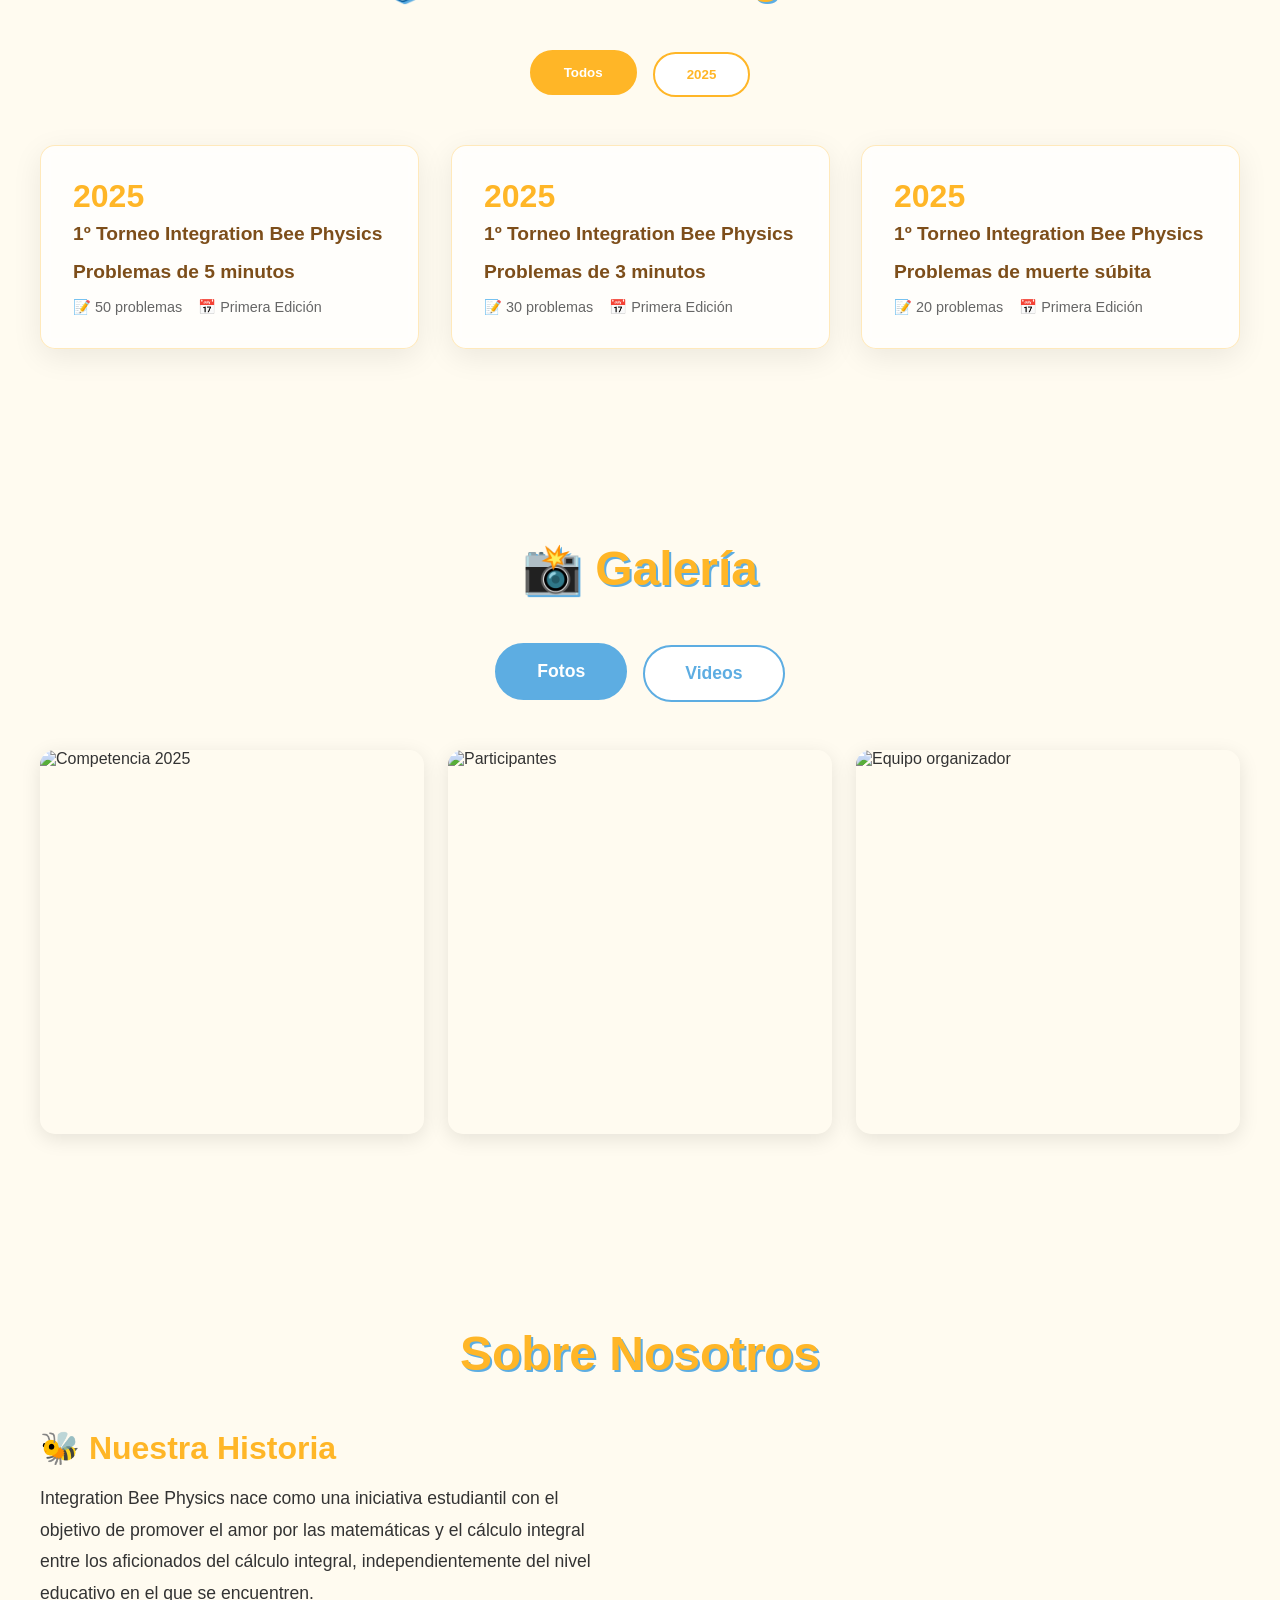
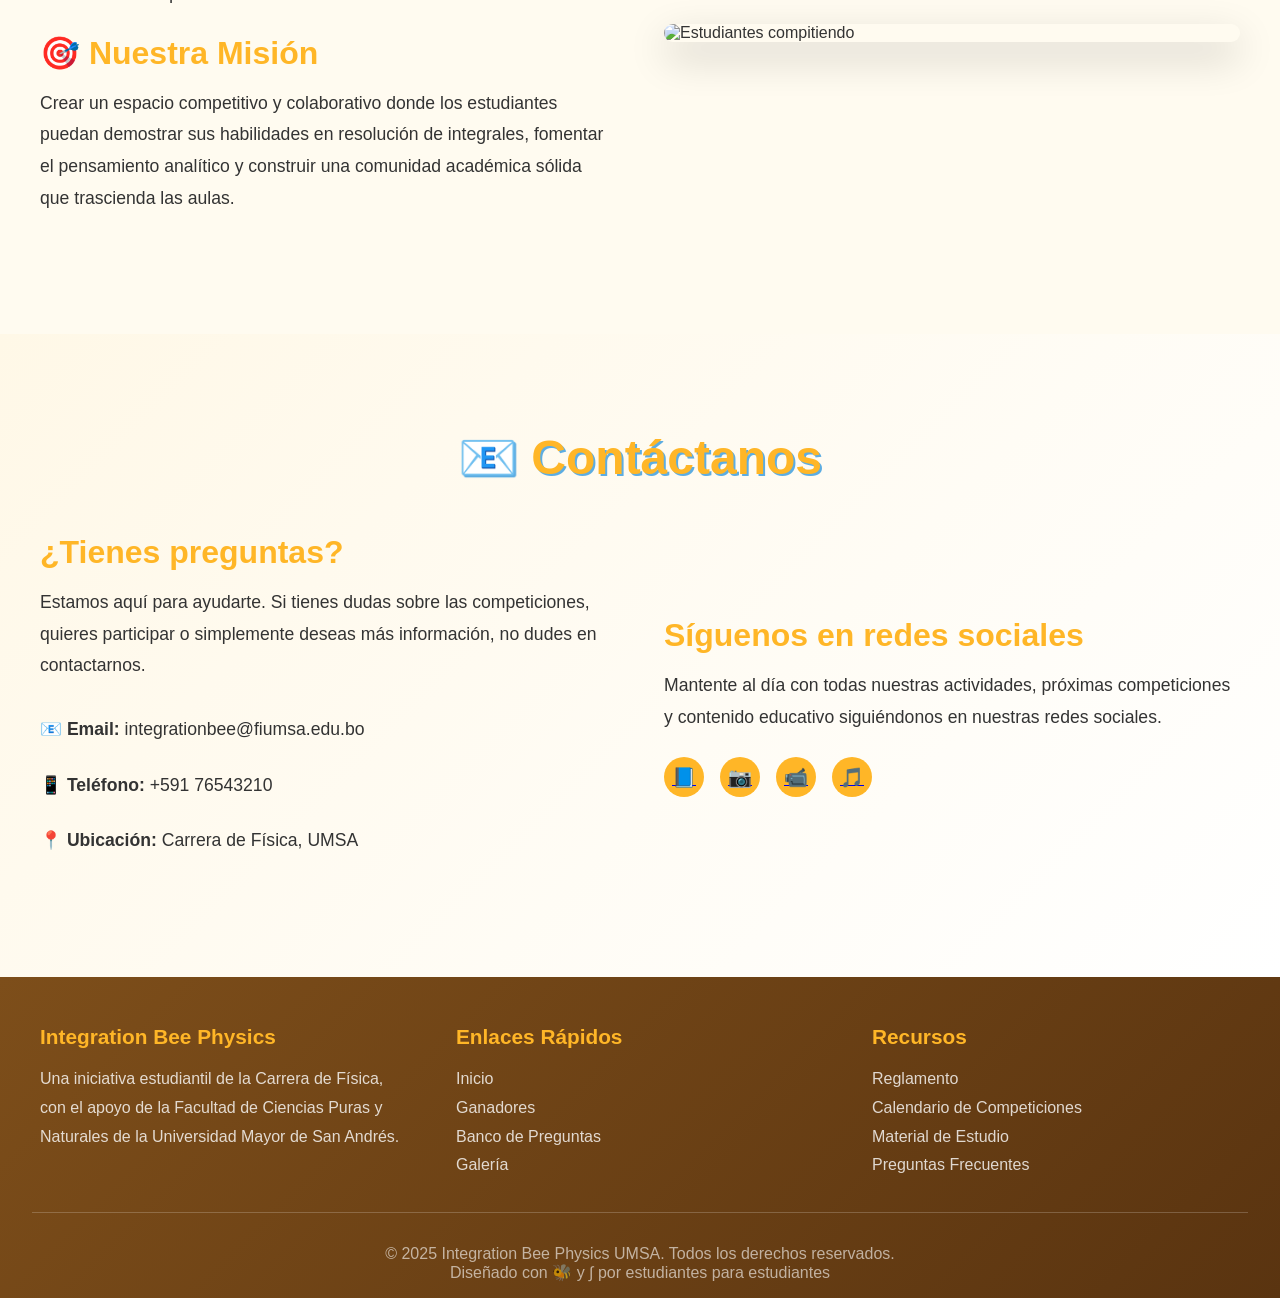
==== commit 84d97e46: "Update index.html" ====
--- a/index.html
+++ b/index.html
@@ -1018,7 +1018,7 @@
                 },
 				{
                     position: "2do Lugar",
-                    name: "José Mamani (Física, UMSA)",
+                    name: "José Quispe (Física, UMSA)",
                     edition: "1º Torneo Integration Bee Physics",
                     date: "27 de septiembre, 2025"
                 },
@@ -1350,4 +1350,4 @@
         });
     </script>
 </body>
-</html>+</html>
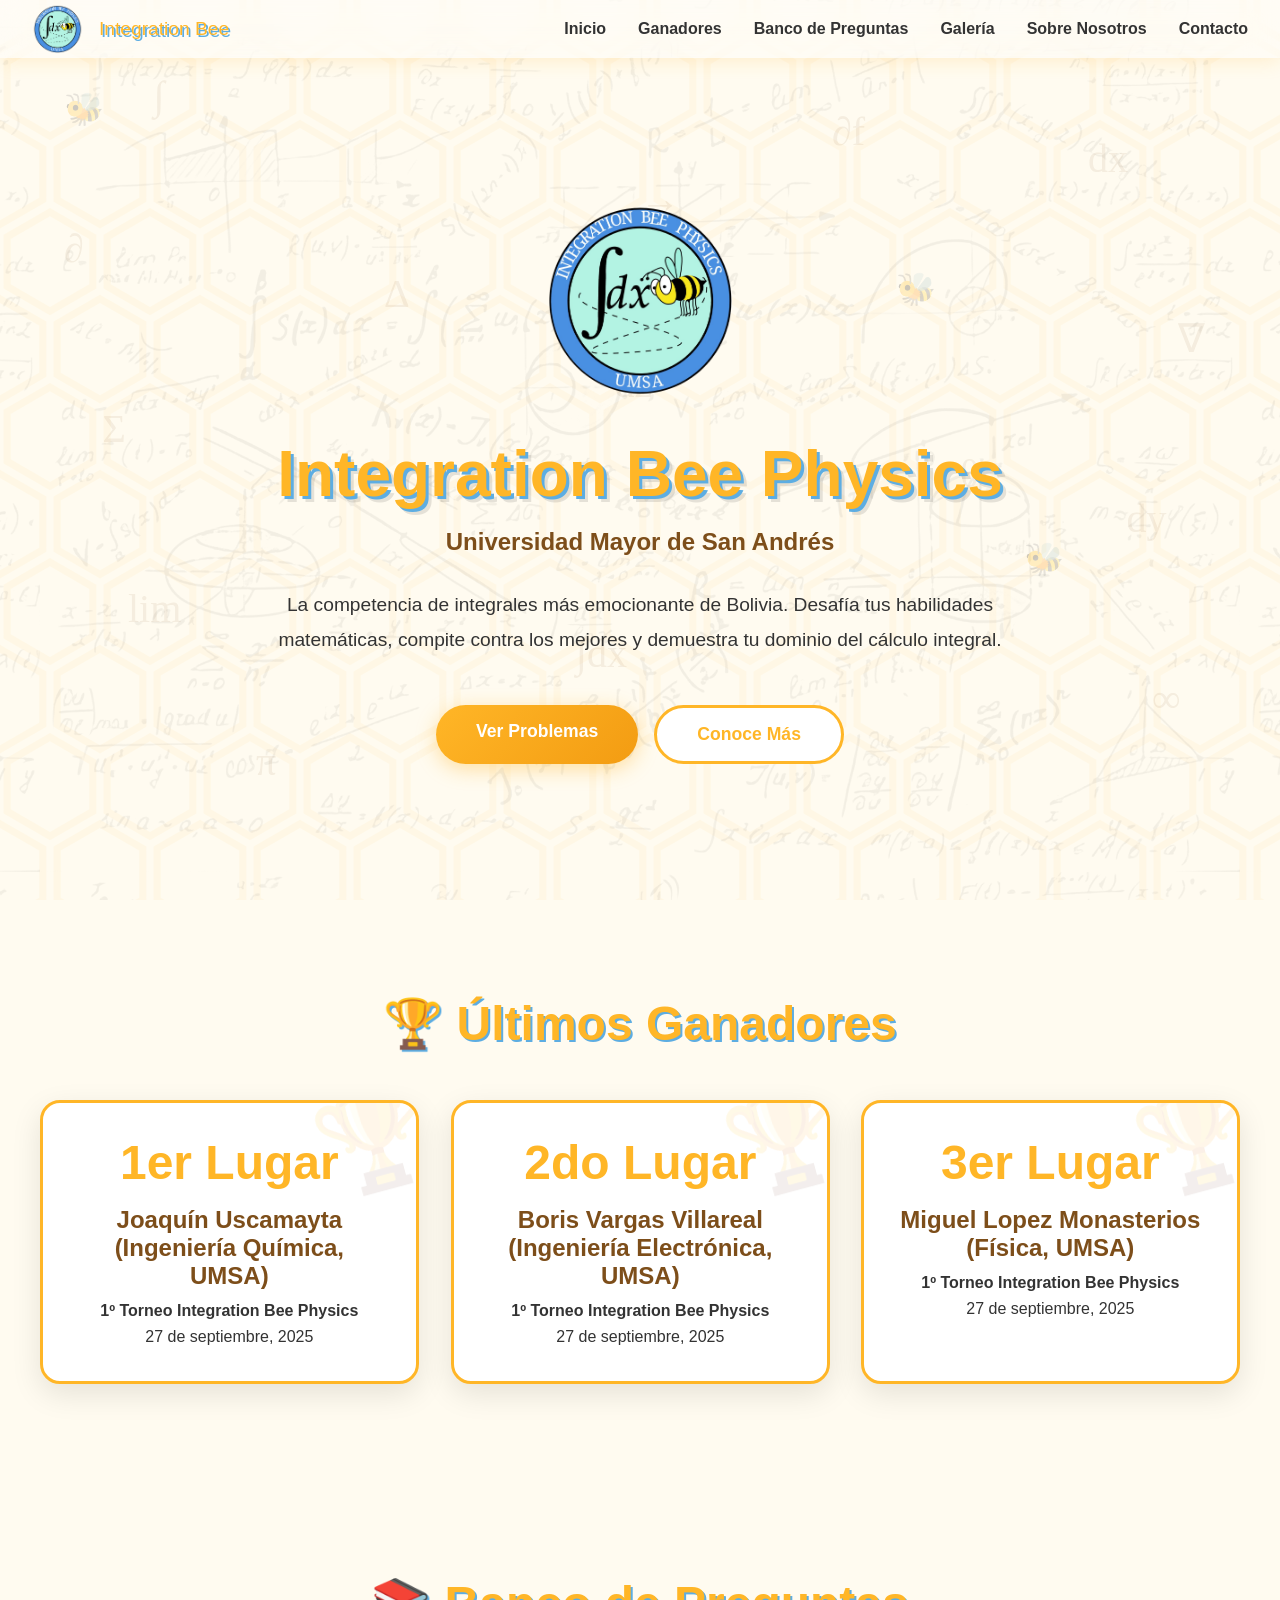
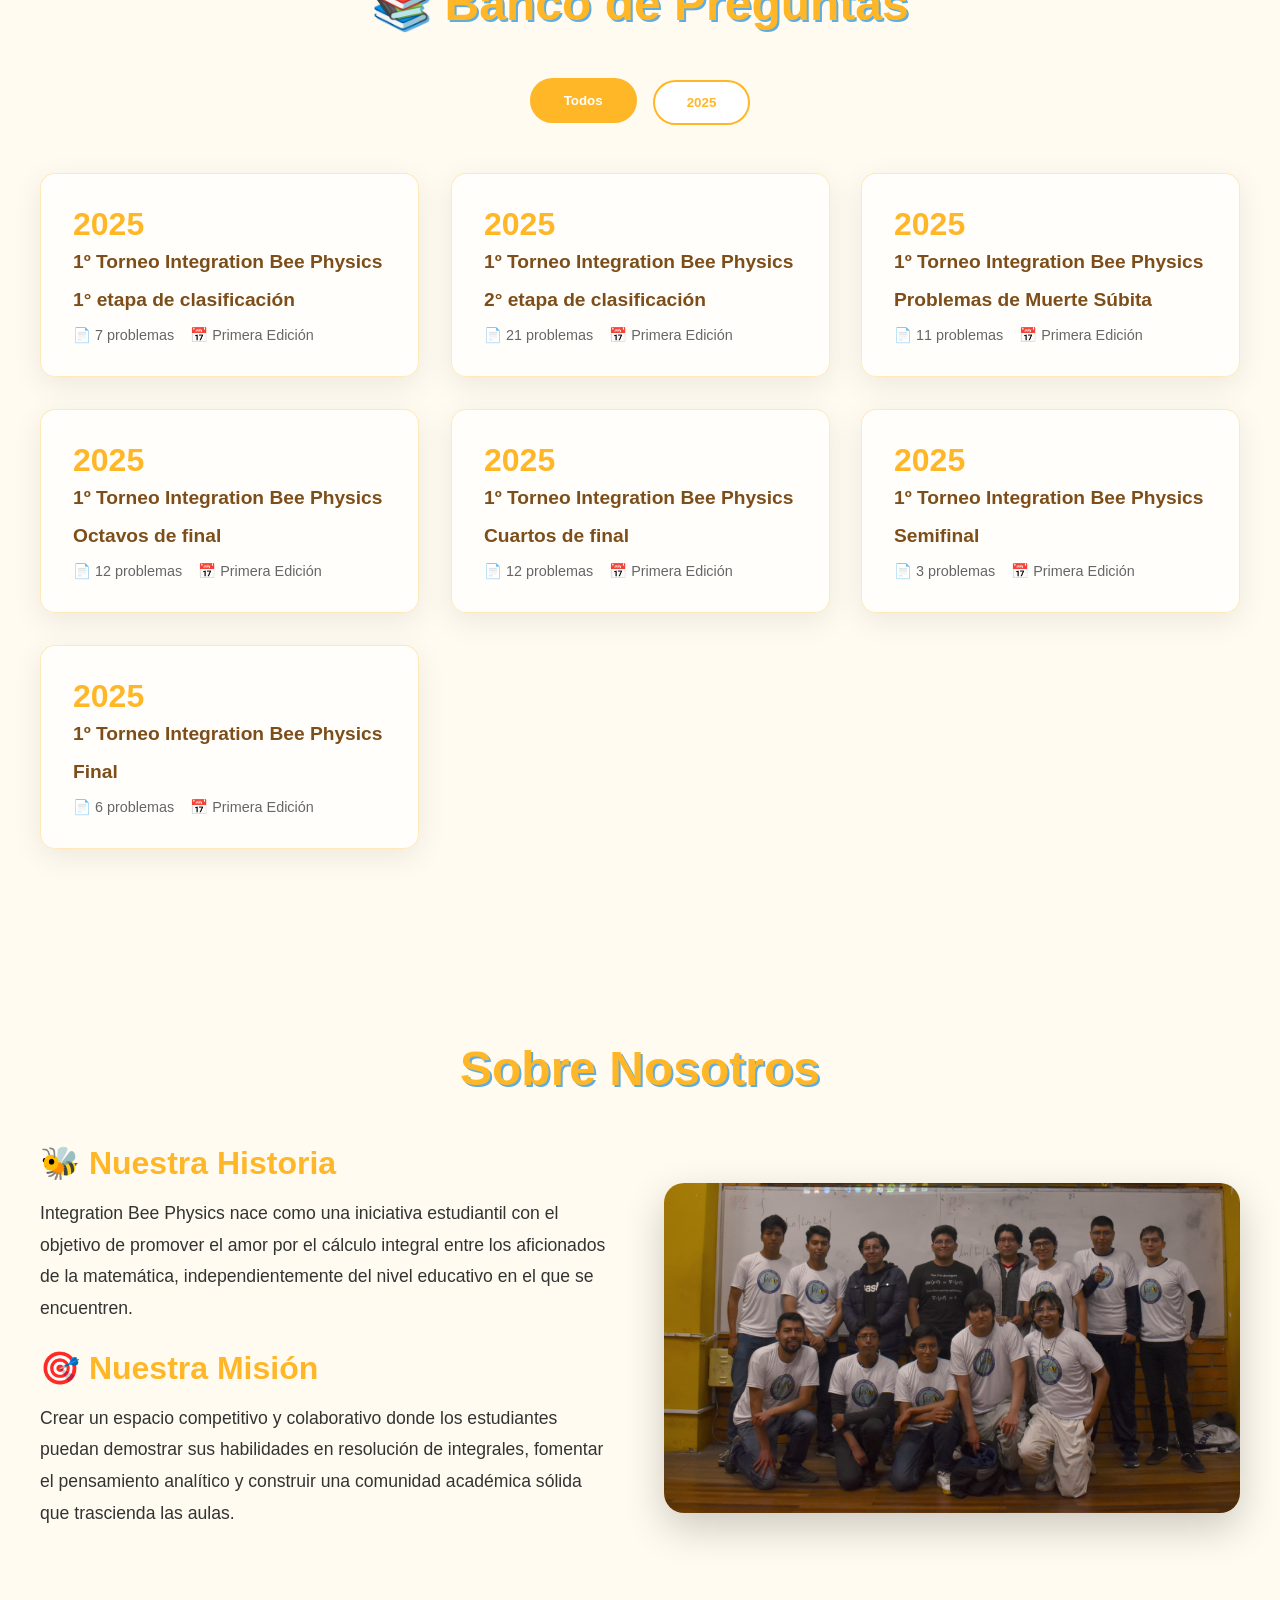
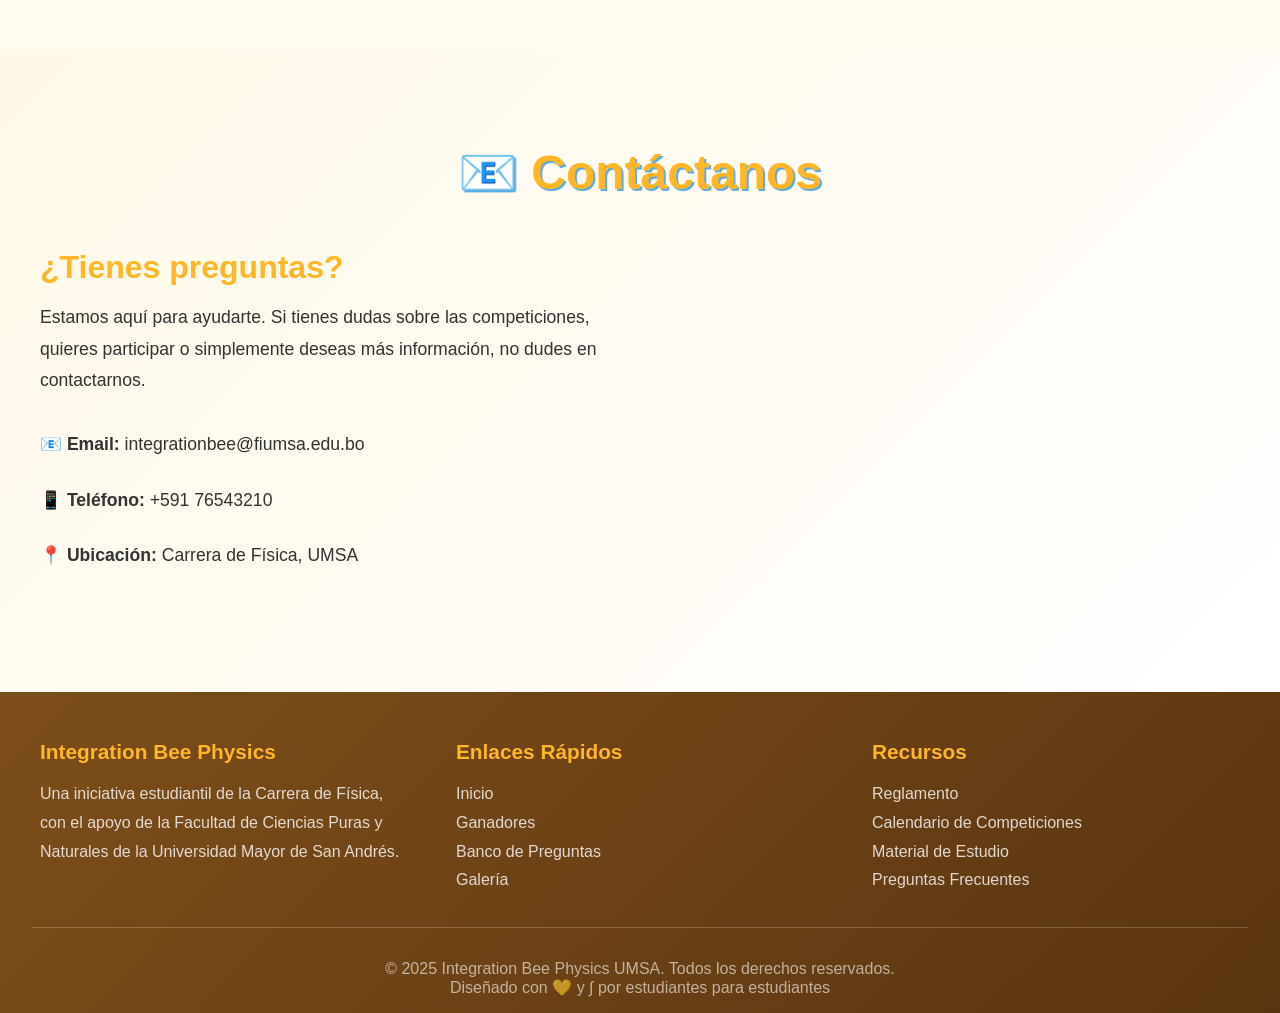
==== commit 8b6a66fd: "Actualización datos 2025" ====
--- a/index.html
+++ b/index.html
@@ -4,806 +4,16 @@
     <meta charset="UTF-8">
     <meta name="viewport" content="width=device-width, initial-scale=1.0">
     <title>Integration Bee Physics - UMSA</title>
-    <style>
-        /* === CONFIGURACIÓN DE TIPOGRAFÍAS === */
-        /* Puedes cambiar fácilmente las fuentes aquí */
-        :root {
-            --font-primary: 'Poppins', 'Segoe UI', sans-serif;
-            --font-secondary: 'Montserrat', 'Arial', sans-serif;
-            --font-display: 'Fredoka One', 'Arial Black', sans-serif;
-            
-            /* Colores principales */
-            --color-primary: #FFB627;
-            --color-secondary: #5DADE2;
-            --color-accent: #F39C12;
-            --color-dark: #7D4E1A;
-            --color-light: #FFF8E7;
-            --color-white: #FFFFFF;
-            --color-text: #333333;
-            --color-bg: #FFFBF0;
-        }
-
-        @import url('https://fonts.googleapis.com/css2?family=Poppins:wght@300;400;600;700&family=Montserrat:wght@400;600;700&family=Fredoka+One&display=swap');
-
-        * {
-            margin: 0;
-            padding: 0;
-            box-sizing: border-box;
-        }
-
-        body {
-            font-family: var(--font-primary);
-            background-color: var(--color-bg);
-            color: var(--color-text);
-            overflow-x: hidden;
-        }
-
-        /* === ELEMENTOS DECORATIVOS === */
-        
-        /* Capa 1: Imagen de ecuaciones del certificado */
-        .equations-bg {
-            position: fixed;
-            top: 0;
-            left: 0;
-            width: 100%;
-            height: 100%;
-            background-image: url('assets/images/equations-background.png');
-            background-size: 1200px auto;
-            background-position: center;
-            background-repeat: repeat;
-            opacity: 0.05;
-            pointer-events: none;
-            z-index: 1;
-            filter: brightness(1.15);
-        }
-        
-        /* Capa 2: Patrón de hexágonos (panales de abeja) */
-        .honeycomb-bg {
-			position: fixed;
-			top: 0;
-			left: 0;
-			width: 100%;
-			height: 100%;
-			pointer-events: none;
-			z-index: 0;
-			background-color: transparent;
-			background-image: url("data:image/svg+xml,%3Csvg xmlns='http://www.w3.org/2000/svg' width='28' height='49' viewBox='0 0 28 49'%3E%3Cg fill-rule='evenodd'%3E%3Cg id='hexagons' fill='%23ffb627' fill-opacity='1' fill-rule='nonzero'%3E%3Cpath d='M13.99 9.25l13 7.5v15l-13 7.5L1 31.75v-15l12.99-7.5zM3 17.9v12.7l10.99 6.34 11-6.35V17.9l-11-6.34L3 17.9zM0 15l12.98-7.5V0h-2v6.35L0 12.69v2.3zm0 18.5L12.98 41v8h-2v-6.85L0 35.81v-2.3zM15 0v7.5L27.99 15H28v-2.31h-.01L17 6.35V0h-2zm0 49v-8l12.99-7.5H28v2.31h-.01L17 42.15V49h-2z'/%3E%3C/g%3E%3C/g%3E%3C/svg%3E");
-			background-repeat: repeat;
-			background-size: 100px;
-			opacity: 0.05;
-}
-
-        /* Capa 3: Símbolos matemáticos flotantes */
-        .math-symbol {
-            position: fixed;
-            font-size: 2.5rem;
-            font-family: 'Times New Roman', serif;
-            color: var(--color-dark);
-            pointer-events: none;
-            z-index: 1;
-            opacity: 0.08;
-            font-weight: 300;
-        }
-
-        .math-symbol.animated {
-            animation: floatMath 20s infinite ease-in-out;
-        }
-
-        @keyframes floatMath {
-            0%, 100% { transform: translate(0, 0) rotate(0deg); }
-            25% { transform: translate(30px, -20px) rotate(5deg); }
-            50% { transform: translate(60px, 0) rotate(-3deg); }
-            75% { transform: translate(30px, 20px) rotate(3deg); }
-        }
-
-        /* Abejas flotantes decorativas */
-        .bee-float {
-            position: fixed;
-            font-size: 2rem;
-            animation: float 15s infinite ease-in-out;
-            pointer-events: none;
-            z-index: 1;
-            opacity: 0.2;
-        }
-
-        @keyframes float {
-            0%, 100% { transform: translate(0, 0) rotate(0deg); }
-            25% { transform: translate(100px, -50px) rotate(10deg); }
-            50% { transform: translate(200px, 0) rotate(-5deg); }
-            75% { transform: translate(100px, 50px) rotate(5deg); }
-        }
-
-        /* === NAVEGACIÓN === */
-        nav {
-            position: fixed;
-            top: 0;
-            width: 100%;
-            background: rgba(255, 255, 255, 0.4);  /* Blanco semi-transparente */
-			backdrop-filter: blur(15px);  /* Aumenta el blur para efecto "glassmorphism" */
-            padding: 0.25rem 2rem;
-            box-shadow: 0 2px 20px rgba(255, 182, 39, 0.2);  /* Sombra dorada */
-            z-index: 1000;
-            transition: transform 0.3s ease;
-        }
-
-        nav.hidden {
-            transform: translateY(-100%);
-        }
-
-        .nav-container {
-            max-width: 1400px;
-            margin: 0 auto;
-            display: flex;
-            justify-content: space-between;
-            align-items: center;
-        }
-
-        .logo-nav {
-            display: flex;
-            align-items: center;
-            gap: 1rem;
-        }
-
-        .logo-nav img {
-            height: 50px;
-            transition: transform 0.3s ease;
-        }
-
-        .logo-nav img:hover {
-            transform: scale(1.1) rotate(5deg);
-        }
-
-        .logo-text {
-            font-family: var(--font-display);
-            font-size: 1.2rem;
-            color: var(--color-primary);
-            text-shadow: 2px 2px 0 var(--color-secondary);
-        }
-
-        .nav-links {
-            display: flex;
-            gap: 2rem;
-            list-style: none;
-        }
-
-        .nav-links a {
-            color: var(--color-text);
-            text-decoration: none;
-            font-weight: 600;
-            position: relative;
-            transition: color 0.3s ease;
-        }
-
-        .nav-links a::after {
-            content: '';
-            position: absolute;
-            bottom: -5px;
-            left: 0;
-            width: 0;
-            height: 3px;
-            background: var(--color-primary);
-            transition: width 0.3s ease;
-        }
-
-        .nav-links a:hover {
-            color: var(--color-primary);
-        }
-
-        .nav-links a:hover::after {
-            width: 100%;
-        }
-
-        .menu-toggle {
-            display: none;
-            flex-direction: column;
-            gap: 5px;
-            cursor: pointer;
-        }
-
-        .menu-toggle span {
-            width: 25px;
-            height: 3px;
-            background: var(--color-primary);
-            transition: all 0.3s ease;
-        }
-
-        /* === HERO SECTION === */
-        .hero {
-            min-height: 100vh;
-            display: flex;
-            align-items: center;
-            justify-content: center;
-            position: relative;
-            padding: 6rem 2rem 2rem;
-            overflow: hidden;
-        }
-
-        .hero-content {
-            max-width: 1200px;
-            text-align: center;
-            z-index: 2;
-            animation: fadeInUp 1s ease;
-        }
-
-        .hero-logo {
-            width: 200px;
-            height: 200px;
-            margin: 0 auto 2rem;
-            animation: bounceIn 1.5s ease;
-        }
-
-        .hero h1 {
-            font-family: var(--font-display);
-            font-size: 4rem;
-            color: var(--color-primary);
-            text-shadow: 3px 3px 0 var(--color-secondary),
-                         6px 6px 0 rgba(0,0,0,0.1);
-            margin-bottom: 1rem;
-            line-height: 1.2;
-        }
-
-        .hero .subtitle {
-            font-size: 1.5rem;
-            color: var(--color-dark);
-            margin-bottom: 2rem;
-            font-weight: 600;
-        }
-
-        .hero-description {
-            font-size: 1.2rem;
-            max-width: 800px;
-            margin: 0 auto 3rem;
-            line-height: 1.8;
-        }
-
-        .cta-buttons {
-            display: flex;
-            gap: 1rem;
-            justify-content: center;
-            flex-wrap: wrap;
-        }
-
-        .btn {
-            padding: 1rem 2.5rem;
-            border: none;
-            border-radius: 50px;
-            font-size: 1.1rem;
-            font-weight: 600;
-            cursor: pointer;
-            transition: all 0.3s ease;
-            text-decoration: none;
-            display: inline-block;
-            font-family: var(--font-primary);
-        }
-
-        .btn-primary {
-            background: linear-gradient(135deg, var(--color-primary), var(--color-accent));
-            color: white;
-            box-shadow: 0 5px 20px rgba(255, 182, 39, 0.4);
-        }
-
-        .btn-primary:hover {
-            transform: translateY(-3px);
-            box-shadow: 0 8px 30px rgba(255, 182, 39, 0.6);
-        }
-
-        .btn-secondary {
-            background: white;
-            color: var(--color-primary);
-            border: 3px solid var(--color-primary);
-        }
-
-        .btn-secondary:hover {
-            background: var(--color-primary);
-            color: white;
-            transform: translateY(-3px);
-        }
-
-        /* === ÚLTIMOS GANADORES === */
-        .winners-section {
-            padding: 6rem 2rem;
-            background: linear-gradient(135deg, var(--color-light) 0%, white 100%);
-            position: relative;
-        }
-
-        .section-title {
-            text-align: center;
-            font-family: var(--font-display);
-            font-size: 3rem;
-            color: var(--color-primary);
-            margin-bottom: 3rem;
-            text-shadow: 2px 2px 0 var(--color-secondary);
-        }
-
-        .winners-grid {
-            max-width: 1200px;
-            margin: 0 auto;
-            display: grid;
-            grid-template-columns: repeat(auto-fit, minmax(300px, 1fr));
-            gap: 2rem;
-        }
-
-        .winner-card {
-            background: white;
-            border-radius: 20px;
-            padding: 2rem;
-            box-shadow: 0 10px 30px rgba(0,0,0,0.1);
-            transition: all 0.3s ease;
-            border: 3px solid var(--color-primary);
-            position: relative;
-            overflow: hidden;
-        }
-
-        .winner-card::before {
-            content: '🏆';
-            position: absolute;
-            top: -20px;
-            right: -20px;
-            font-size: 6rem;
-            opacity: 0.1;
-            transform: rotate(-15deg);
-        }
-
-        .winner-card:hover {
-            transform: translateY(-10px) rotate(-1deg);
-            box-shadow: 0 15px 40px rgba(255, 182, 39, 0.3);
-        }
-
-        .winner-position {
-            font-size: 3rem;
-            font-weight: bold;
-            color: var(--color-primary);
-            text-align: center;
-            margin-bottom: 1rem;
-        }
-
-        .winner-name {
-            font-size: 1.5rem;
-            font-weight: 600;
-            color: var(--color-dark);
-            text-align: center;
-            margin-bottom: 0.5rem;
-        }
-
-        .winner-details {
-            text-align: center;
-            color: var(--color-text);
-            line-height: 1.6;
-        }
-
-        /* === SECCIONES GENERALES === */
-        section {
-            padding: 6rem 2rem;
-            position: relative;
-            z-index: 2;
-        }
-
-        .container {
-            max-width: 1200px;
-            margin: 0 auto;
-        }
-
-        /* === SOBRE NOSOTROS === */
-        .about-content {
-            display: grid;
-            grid-template-columns: 1fr 1fr;
-            gap: 3rem;
-            align-items: center;
-        }
-
-        .about-text h3 {
-            font-size: 2rem;
-            color: var(--color-primary);
-            margin-bottom: 1rem;
-        }
-
-        .about-text p {
-            line-height: 1.8;
-            margin-bottom: 1.5rem;
-            font-size: 1.1rem;
-        }
-
-        .about-image {
-            position: relative;
-            border-radius: 20px;
-            overflow: hidden;
-            box-shadow: 0 15px 40px rgba(0,0,0,0.2);
-        }
-
-        .about-image img {
-            width: 100%;
-            height: auto;
-            display: block;
-        }
-
-        /* === BANCO DE PREGUNTAS === */
-        .questions-filters {
-            display: flex;
-            justify-content: center;
-            gap: 1rem;
-            margin-bottom: 3rem;
-            flex-wrap: wrap;
-        }
-
-        .filter-btn {
-            padding: 0.8rem 2rem;
-            background: white;
-            border: 2px solid var(--color-primary);
-            border-radius: 30px;
-            color: var(--color-primary);
-            cursor: pointer;
-            transition: all 0.3s ease;
-            font-weight: 600;
-        }
-
-        .filter-btn:hover,
-        .filter-btn.active {
-            background: var(--color-primary);
-            color: white;
-            transform: translateY(-2px);
-        }
-
-        .questions-grid {
-            display: grid;
-            grid-template-columns: repeat(auto-fill, minmax(280px, 1fr));
-            gap: 2rem;
-        }
-
-        .question-card {
-			background: rgba(255, 255, 255, 0.75);  /* translúcido */
-			border-radius: 15px;
-			padding: 2rem;
-			border: 1px solid rgba(255, 182, 39, 0.3);  /* borde dorado sutil */
-			box-shadow: 0 8px 30px rgba(0, 0, 0, 0.08); /* sombra suave */
-			backdrop-filter: blur(6px);
-			-webkit-backdrop-filter: blur(6px);
-			transition: all 0.35s ease;
-			cursor: pointer;
-		}
-
-		.question-card:hover {
-			transform: translateY(-6px);
-			border-color: var(--color-primary);
-			box-shadow: 0 12px 40px rgba(255, 182, 39, 0.25);
-			background: rgba(255, 255, 255, 0.85);
-		}
-
-        .question-year {
-            font-size: 2rem;
-            font-weight: bold;
-            color: var(--color-primary);
-            margin-bottom: 0.5rem;
-        }
-
-        .question-title {
-            font-size: 1.2rem;
-            font-weight: 600;
-            margin-bottom: 1rem;
-            color: var(--color-dark);
-        }
-
-        .question-meta {
-            display: flex;
-            gap: 1rem;
-            font-size: 0.9rem;
-            color: #666;
-        }
-
-        /* === VISOR DE PDF === */
-        .pdf-viewer-modal {
-            display: none;
-            position: fixed;
-            top: 0;
-            left: 0;
-            width: 100%;
-            height: 100%;
-            background: rgba(0,0,0,0.9);
-            z-index: 2000;
-            padding: 2rem;
-        }
-
-        .pdf-viewer-modal.active {
-            display: flex;
-            flex-direction: column;
-            align-items: center;
-            justify-content: center;
-        }
-
-        .pdf-viewer-header {
-            width: 100%;
-            max-width: 1200px;
-            display: flex;
-            justify-content: space-between;
-            align-items: center;
-            margin-bottom: 1rem;
-            color: white;
-        }
-
-        .close-viewer {
-            background: var(--color-primary);
-            color: white;
-            border: none;
-            padding: 0.8rem 2rem;
-            border-radius: 30px;
-            cursor: pointer;
-            font-size: 1rem;
-            font-weight: 600;
-            transition: all 0.3s ease;
-        }
-
-        .close-viewer:hover {
-            background: var(--color-accent);
-            transform: scale(1.05);
-        }
-
-        .pdf-viewer-content {
-            width: 100%;
-            max-width: 1200px;
-            height: 80vh;
-            background: white;
-            border-radius: 10px;
-            overflow: hidden;
-        }
-
-        .pdf-viewer-content iframe {
-            width: 100%;
-            height: 100%;
-            border: none;
-        }
-
-        /* === GALERÍA === */
-        .gallery-tabs {
-            display: flex;
-            justify-content: center;
-            gap: 1rem;
-            margin-bottom: 3rem;
-        }
-
-        .tab-btn {
-            padding: 1rem 2.5rem;
-            background: white;
-            border: 2px solid var(--color-secondary);
-            border-radius: 30px;
-            color: var(--color-secondary);
-            cursor: pointer;
-            transition: all 0.3s ease;
-            font-weight: 600;
-            font-size: 1.1rem;
-        }
-
-        .tab-btn:hover,
-        .tab-btn.active {
-            background: var(--color-secondary);
-            color: white;
-            transform: translateY(-2px);
-        }
-
-        .gallery-grid {
-            display: grid;
-            grid-template-columns: repeat(auto-fill, minmax(300px, 1fr));
-            gap: 1.5rem;
-        }
-
-        .gallery-item {
-            position: relative;
-            border-radius: 15px;
-            overflow: hidden;
-            box-shadow: 0 5px 20px rgba(0,0,0,0.1);
-            cursor: pointer;
-            transition: all 0.3s ease;
-            aspect-ratio: 1;
-        }
-
-        .gallery-item:hover {
-            transform: scale(1.05);
-            box-shadow: 0 10px 30px rgba(0,0,0,0.2);
-        }
-
-        .gallery-item img {
-            width: 100%;
-            height: 100%;
-            object-fit: cover;
-        }
-
-        .video-thumb {
-            position: relative;
-        }
-
-        .video-thumb::after {
-            content: '▶';
-            position: absolute;
-            top: 50%;
-            left: 50%;
-            transform: translate(-50%, -50%);
-            font-size: 3rem;
-            color: white;
-            background: rgba(255, 182, 39, 0.9);
-            width: 70px;
-            height: 70px;
-            border-radius: 50%;
-            display: flex;
-            align-items: center;
-            justify-content: center;
-            padding-left: 5px;
-        }
-
-        /* === FOOTER === */
-        footer {
-            background: linear-gradient(135deg, var(--color-dark) 0%, #5a3410 100%);
-            color: white;
-            padding: 3rem 2rem 1rem;
-            position: relative;
-        }
-
-        .footer-content {
-            max-width: 1200px;
-            margin: 0 auto;
-            display: grid;
-            grid-template-columns: repeat(auto-fit, minmax(250px, 1fr));
-            gap: 3rem;
-            margin-bottom: 2rem;
-        }
-
-        .footer-section h3 {
-            color: var(--color-primary);
-            margin-bottom: 1rem;
-            font-size: 1.3rem;
-        }
-
-        .footer-section p,
-        .footer-section a {
-            color: rgba(255,255,255,0.8);
-            text-decoration: none;
-            line-height: 1.8;
-            display: block;
-            transition: color 0.3s ease;
-        }
-
-        .footer-section a:hover {
-            color: var(--color-primary);
-        }
-
-        .social-links {
-            display: flex;
-            gap: 1rem;
-            margin-top: 1rem;
-        }
-
-        .social-links a {
-            width: 40px;
-            height: 40px;
-            background: var(--color-primary);
-            border-radius: 50%;
-            display: flex;
-            align-items: center;
-            justify-content: center;
-            font-size: 1.2rem;
-            transition: all 0.3s ease;
-        }
-
-        .social-links a:hover {
-            background: var(--color-secondary);
-            transform: translateY(-3px);
-        }
-
-        .footer-bottom {
-            text-align: center;
-            padding-top: 2rem;
-            border-top: 1px solid rgba(255,255,255,0.2);
-            color: rgba(255,255,255,0.6);
-        }
-
-        /* === ANIMACIONES === */
-        @keyframes fadeInUp {
-            from {
-                opacity: 0;
-                transform: translateY(30px);
-            }
-            to {
-                opacity: 1;
-                transform: translateY(0);
-            }
-        }
-
-        @keyframes bounceIn {
-            0% {
-                opacity: 0;
-                transform: scale(0.3);
-            }
-            50% {
-                opacity: 1;
-                transform: scale(1.05);
-            }
-            70% {
-                transform: scale(0.9);
-            }
-            100% {
-                transform: scale(1);
-            }
-        }
-
-        .fade-in {
-            opacity: 0;
-            transform: translateY(20px) scale(0.98);
-            transition: opacity 0.6s ease, transform 0.6s ease;
-			will-change: opacity, transform;
-        }
-
-        .fade-in.visible {
-            opacity: 1;
-            transform: translateY(0) scale(1);
-        }
-
-        /* === RESPONSIVE === */
-        @media (max-width: 768px) {
-            .menu-toggle {
-                display: flex;
-            }
-
-            .nav-links {
-                position: absolute;
-                top: 100%;
-                left: 0;
-                width: 100%;
-                background: white;
-                flex-direction: column;
-                padding: 2rem;
-                box-shadow: 0 5px 20px rgba(0,0,0,0.1);
-                transform: translateX(-100%);
-                transition: transform 0.3s ease;
-            }
-
-            .nav-links.active {
-                transform: translateX(0);
-            }
-
-            .hero h1 {
-                font-size: 2.5rem;
-            }
-
-            .hero .subtitle {
-                font-size: 1.2rem;
-            }
-
-            .hero-description {
-                font-size: 1rem;
-            }
-
-            .section-title {
-                font-size: 2rem;
-            }
-
-            .about-content {
-                grid-template-columns: 1fr;
-            }
-
-            .cta-buttons {
-                flex-direction: column;
-            }
-
-            .btn {
-                width: 100%;
-            }
-
-            .winners-grid {
-                grid-template-columns: 1fr;
-            }
-        }
-
-        /* === ELEMENTOS OCULTOS POR DEFECTO === */
-        .hidden {
-            display: none !important;
-        }
-    </style>
+    
+    <!-- Estilos externos -->
+    <link rel="stylesheet" href="css/styles.css">
 </head>
 <body>
-    <!-- Capa 1: Fondo de ecuaciones del certificado -->
+    <!-- Fondos decorativos -->
     <div class="equations-bg"></div>
-    
-    <!-- Capa 2: Fondo decorativo de panales -->
     <div class="honeycomb-bg"></div>
     
-    <!-- Capa 3: Símbolos matemáticos flotantes -->
+    <!-- Símbolos matemáticos flotantes -->
     <div class="math-symbol animated" style="top: 8%; left: 12%;">∫</div>
     <div class="math-symbol animated" style="top: 15%; left: 85%; animation-delay: -3s;">dx</div>
     <div class="math-symbol animated" style="top: 25%; left: 5%; animation-delay: -7s;">∂</div>
@@ -820,7 +30,7 @@
     <div class="math-symbol" style="top: 50%; left: 75%;">θ</div>
     <div class="math-symbol" style="top: 30%; left: 30%;">Δ</div>
     
-    <!-- Abejas flotantes decorativas -->
+    <!-- Abejas flotantes -->
     <div class="bee-float" style="top: 10%; left: 5%;">🐝</div>
     <div class="bee-float" style="top: 60%; left: 80%; animation-delay: -5s;">🐝</div>
     <div class="bee-float" style="top: 30%; left: 70%; animation-delay: -10s;">🐝</div>
@@ -841,8 +51,8 @@
                 <li><a href="#inicio">Inicio</a></li>
                 <li><a href="#ganadores">Ganadores</a></li>
                 <li><a href="#preguntas">Banco de Preguntas</a></li>
-                <li><a href="#galeria">Galería</a></li>
-				<li><a href="#sobre">Sobre Nosotros</a></li>
+                <li><a href="galeria.html">Galería</a></li>
+                <li><a href="#sobre">Sobre Nosotros</a></li>
                 <li><a href="#contacto">Contacto</a></li>
             </ul>
         </div>
@@ -865,11 +75,11 @@
         </div>
     </section>
 
-    <!-- Sección de Últimos Ganadores -->
-    <section class="winners-section" id="ganadores" style="background: transparent;">
+    <!-- Últimos Ganadores -->
+    <section class="winners-section" id="ganadores">
         <h2 class="section-title">🏆 Últimos Ganadores</h2>
         <div class="winners-grid" id="winnersContainer">
-            <!-- Los ganadores se cargarán desde el JSON -->
+            <!-- Los ganadores se cargarán desde config.js -->
         </div>
     </section>
 
@@ -882,7 +92,7 @@
                 <!-- Los filtros se generarán dinámicamente -->
             </div>
             <div class="questions-grid" id="questionsContainer">
-                <!-- Las preguntas se cargarán desde el JSON -->
+                <!-- Las preguntas se cargarán desde config.js -->
             </div>
         </div>
     </section>
@@ -898,21 +108,7 @@
         </div>
     </div>
 
-    <!-- Galería -->
-    <section id="galeria">
-        <div class="container">
-            <h2 class="section-title">📸 Galería</h2>
-            <div class="gallery-tabs">
-                <button class="tab-btn active" onclick="filterGallery('photos')">Fotos</button>
-                <button class="tab-btn" onclick="filterGallery('videos')">Videos</button>
-            </div>
-            <div class="gallery-grid" id="galleryContainer">
-                <!-- La galería se cargará desde el JSON -->
-            </div>
-        </div>
-    </section>
-	
-	<!-- Sobre Nosotros -->
+    <!-- Sobre Nosotros -->
     <section id="sobre">
         <div class="container">
             <h2 class="section-title">Sobre Nosotros</h2>
@@ -921,8 +117,8 @@
                     <h3>🐝 Nuestra Historia</h3>
                     <p>
                         Integration Bee Physics nace como una iniciativa estudiantil con el objetivo 
-                        de promover el amor por las matemáticas y el cálculo integral entre los aficionados del cálculo
-						integral, independientemente del nivel educativo en el que se encuentren.
+                        de promover el amor por el cálculo integral entre los aficionados de la matemática, 
+                        independientemente del nivel educativo en el que se encuentren.
                     </p>
                     <h3>🎯 Nuestra Misión</h3>
                     <p>
@@ -932,7 +128,7 @@
                     </p>
                 </div>
                 <div class="about-image fade-in">
-                    <img src="https://images.unsplash.com/photo-1509228468518-180dd4864904?w=800" alt="Estudiantes compitiendo">
+                    <img src="assets/images/miembros.jpg" alt="Estudiantes compitiendo">
                 </div>
             </div>
         </div>
@@ -958,8 +154,8 @@
                 <div class="about-text fade-in">
                     <h3>Síguenos en redes sociales</h3>
                     <p>
-                        Mantente al día con todas nuestras actividades, próximas competiciones 
-                        y contenido educativo siguiéndonos en nuestras redes sociales.
+                        Mantente al día con todas nuestras actividades y próximas
+                        competiciones siguiéndonos en nuestras redes sociales.
                     </p>
                     <div class="social-links" style="justify-content: flex-start;">
                         <a href="#" title="Facebook">📘</a>
@@ -979,7 +175,7 @@
                 <h3>Integration Bee Physics</h3>
                 <p>
                     Una iniciativa estudiantil de la Carrera de Física, con el apoyo de la
-					Facultad de Ciencias Puras y Naturales de la Universidad Mayor de San Andrés.
+                    Facultad de Ciencias Puras y Naturales de la Universidad Mayor de San Andrés.
                 </p>
             </div>
             <div class="footer-section">
@@ -987,7 +183,7 @@
                 <a href="#inicio">Inicio</a>
                 <a href="#ganadores">Ganadores</a>
                 <a href="#preguntas">Banco de Preguntas</a>
-                <a href="#galeria">Galería</a>
+                <a href="galeria.html">Galería</a>
             </div>
             <div class="footer-section">
                 <h3>Recursos</h3>
@@ -999,355 +195,12 @@
         </div>
         <div class="footer-bottom">
             <p>&copy; 2025 Integration Bee Physics UMSA. Todos los derechos reservados.</p>
-            <p>Diseñado con 🐝 y ∫ por estudiantes para estudiantes</p>
+            <p>Diseñado con 💛 y ∫ por estudiantes para estudiantes</p>
         </div>
     </footer>
 
-    <script>
-        // ============================================
-        // CONFIGURACIÓN DE DATOS (Editable en JSON)
-        // ============================================
-        
-        const websiteData = {
-            winners: [
-                {
-                    position: "1er Lugar",
-                    name: "Eiko Mujica (Física, UMSA)",
-                    edition: "1º Torneo Integration Bee Physics",
-                    date: "27 de septiembre, 2025"
-                },
-				{
-                    position: "2do Lugar",
-                    name: "José Quispe (Física, UMSA)",
-                    edition: "1º Torneo Integration Bee Physics",
-                    date: "27 de septiembre, 2025"
-                },
-				{
-                    position: "3er Lugar",
-                    name: "Jerry Carvajal (Física, UMSA)",
-                    edition: "1º Torneo Integration Bee Physics",
-                    date: "27 de septiembre, 2025"
-                }
-                // Agregar más ganadores aquí
-            ],
-            
-            questionBanks: [
-                {
-                    year: 2025,
-                    title: "1º Torneo Integration Bee Physics",
-					type: "Problemas de 5 minutos",
-                    edition: "Primera Edición",
-                    problems: 50,
-                    pdfUrl: "#" // Reemplazar con la URL real del PDF
-                },
-				{
-                    year: 2025,
-                    title: "1º Torneo Integration Bee Physics",
-					type: "Problemas de 3 minutos",
-                    edition: "Primera Edición",
-                    problems: 30,
-                    pdfUrl: "#" // Reemplazar con la URL real del PDF
-                },
-				{
-                    year: 2025,
-                    title: "1º Torneo Integration Bee Physics",
-					type: "Problemas de muerte súbita",
-                    edition: "Primera Edición",
-                    problems: 20,
-                    pdfUrl: "#" // Reemplazar con la URL real del PDF
-                }
-                // Agregar más bancos de preguntas aquí
-            ],
-            
-            gallery: {
-                photos: [
-                    {
-                        url: "https://images.unsplash.com/photo-1427504494785-3a9ca7044f45?w=500",
-                        caption: "Competencia 2025"
-                    },
-                    {
-                        url: "https://images.unsplash.com/photo-1503676260728-1c00da094a0b?w=500",
-                        caption: "Participantes"
-                    },
-                    {
-                        url: "https://images.unsplash.com/photo-1522202176988-66273c2fd55f?w=500",
-                        caption: "Equipo organizador"
-                    }
-                ],
-                videos: [
-                    {
-                        youtubeId: "dQw4w9WgXcQ",
-                        thumbnail: "https://img.youtube.com/vi/dQw4w9WgXcQ/maxresdefault.jpg",
-                        title: "Resumen 1º Torneo"
-                    }
-                ]
-            }
-        };
-
-        // ============================================
-        // FUNCIONES DE NAVEGACIÓN
-        // ============================================
-        
-        let lastScroll = 0;
-        const navbar = document.getElementById('navbar');
-
-        window.addEventListener('scroll', () => {
-            const currentScroll = window.pageYOffset;
-            
-            // Ocultar/mostrar navbar al hacer scroll
-            if (currentScroll > lastScroll && currentScroll > 100) {
-                navbar.classList.add('hidden');
-            } else {
-                navbar.classList.remove('hidden');
-            }
-            lastScroll = currentScroll;
-
-            // Animación de elementos al hacer scroll
-            const fadeElements = document.querySelectorAll('.fade-in');
-            fadeElements.forEach(element => {
-                const elementTop = element.getBoundingClientRect().top;
-                const windowHeight = window.innerHeight;
-                
-                if (elementTop < windowHeight - 100) {
-                    element.classList.add('visible');
-                }
-            });
-        });
-
-        function toggleMenu() {
-            const navLinks = document.getElementById('navLinks');
-            navLinks.classList.toggle('active');
-        }
-
-        // Smooth scroll para los enlaces
-        document.querySelectorAll('a[href^="#"]').forEach(anchor => {
-            anchor.addEventListener('click', function (e) {
-                e.preventDefault();
-                const target = document.querySelector(this.getAttribute('href'));
-                if (target) {
-                    target.scrollIntoView({
-                        behavior: 'smooth',
-                        block: 'start'
-                    });
-                    // Cerrar menú móvil si está abierto
-                    document.getElementById('navLinks').classList.remove('active');
-                }
-            });
-        });
-
-        // ============================================
-        // CARGAR GANADORES
-        // ============================================
-        
-        function loadWinners() {
-            const container = document.getElementById('winnersContainer');
-            container.innerHTML = '';
-            
-            websiteData.winners.forEach(winner => {
-                const card = document.createElement('div');
-                card.className = 'winner-card fade-in';
-                card.innerHTML = `
-                    <div class="winner-position">${winner.position}</div>
-                    <div class="winner-name">${winner.name}</div>
-                    <div class="winner-details">
-                        <p><strong>${winner.edition}</strong></p>
-                        <p>${winner.date}</p>
-                    </div>
-                `;
-                container.appendChild(card);
-            });
-        }
-
-		// ============================================
-		// BANCO DE PREGUNTAS (versión mejorada)
-		// ============================================
-
-		function loadQuestionBanks() {
-			const container = document.getElementById('questionsContainer');
-			const filtersContainer = document.getElementById('questionFilters');
-			
-			// Generar filtros de años
-			const years = [...new Set(websiteData.questionBanks.map(q => q.year))];
-			years.forEach(year => {
-				const btn = document.createElement('button');
-				btn.className = 'filter-btn';
-				btn.textContent = year;
-				btn.setAttribute('data-year', year);
-				filtersContainer.appendChild(btn);
-			});
-
-			// Delegación de eventos para todos los botones (incluido "Todos")
-			filtersContainer.addEventListener('click', e => {
-				const btn = e.target.closest('.filter-btn');
-				if (!btn) return; // Ignora clics fuera de los botones
-				const year = btn.getAttribute('data-year');
-				filterQuestions(year);
-			});
-
-			// Cargar todas las preguntas al inicio
-			displayQuestions(websiteData.questionBanks);
-		}
-
-		function displayQuestions(questions) {
-			const container = document.getElementById('questionsContainer');
-			container.innerHTML = '';
-			
-			// Crear tarjetas de preguntas
-			questions.forEach(question => {
-				const card = document.createElement('div');
-				card.className = 'question-card fade-in';
-				card.onclick = () => openPdfViewer(question.pdfUrl, question.title);
-				card.innerHTML = `
-					<div class="question-year">${question.year}</div>
-					<div class="question-title">${question.title}</div>
-					<div class="question-title">${question.type}</div>
-					<div class="question-meta">
-						<span>📝 ${question.problems} problemas</span>
-						<span>📅 ${question.edition}</span>
-					</div>
-				`;
-				container.appendChild(card);
-			});
-
-			// 🌟 Activar la animación con un pequeño retardo
-			setTimeout(() => {
-				container.querySelectorAll('.fade-in').forEach(el => {
-					el.classList.add('visible');
-				});
-			}, 50);
-		}
-
-
-		function filterQuestions(year) {
-			// Actualizar botones activos
-			document.querySelectorAll('.filter-btn').forEach(btn => {
-				const btnYear = btn.getAttribute('data-year');
-				btn.classList.toggle('active', btnYear == year);
-				if (year === 'all' && btnYear === 'all') {
-					btn.classList.add('active');
-				}
-			});
-			
-			// Filtrar preguntas
-			if (year === 'all') {
-				displayQuestions(websiteData.questionBanks);
-			} else {
-				const filtered = websiteData.questionBanks.filter(q => String(q.year) === String(year));
-				displayQuestions(filtered);
-			}
-		}
-
-
-        // ============================================
-        // VISOR DE PDF
-        // ============================================
-        
-        function openPdfViewer(pdfUrl, title) {
-            const viewer = document.getElementById('pdfViewer');
-            const frame = document.getElementById('pdfFrame');
-            const titleElement = document.getElementById('pdfTitle');
-            
-            if (pdfUrl === '#') {
-                alert('PDF no disponible aún. Por favor, actualiza la URL en el archivo de configuración.');
-                return;
-            }
-            
-            titleElement.textContent = title;
-            // Usar Google Drive Viewer para PDFs
-            frame.src = `https://docs.google.com/viewer?url=${encodeURIComponent(pdfUrl)}&embedded=true`;
-            viewer.classList.add('active');
-            document.body.style.overflow = 'hidden';
-        }
-
-        function closePdfViewer() {
-            const viewer = document.getElementById('pdfViewer');
-            const frame = document.getElementById('pdfFrame');
-            
-            viewer.classList.remove('active');
-            frame.src = '';
-            document.body.style.overflow = 'auto';
-        }
-
-        // Cerrar con tecla ESC
-        document.addEventListener('keydown', (e) => {
-            if (e.key === 'Escape') {
-                closePdfViewer();
-            }
-        });
-
-        // ============================================
-        // GALERÍA
-        // ============================================
-        
-        let currentGalleryType = 'photos';
-
-        function loadGallery() {
-            displayGalleryItems(websiteData.gallery[currentGalleryType], currentGalleryType);
-        }
-
-        function displayGalleryItems(items, type) {
-			const container = document.getElementById('galleryContainer');
-			container.innerHTML = '';
-
-			items.forEach(item => {
-				const galleryItem = document.createElement('div');
-				galleryItem.className = 'gallery-item fade-in';
-				
-				if (type === 'photos') {
-					galleryItem.innerHTML = `
-						<img src="${item.url}" alt="${item.caption}">
-					`;
-					galleryItem.onclick = () => {
-						window.open(item.url, '_blank');
-					};
-				} else if (type === 'videos') {
-					galleryItem.className += ' video-thumb';
-					galleryItem.innerHTML = `
-						<img src="${item.thumbnail}" alt="${item.title}">
-					`;
-					galleryItem.onclick = () => {
-						window.open(`https://www.youtube.com/watch?v=${item.youtubeId}`, '_blank');
-					};
-				}
-				
-				container.appendChild(galleryItem);
-			});
-
-			// 🌟 Activar la animación de aparición con un pequeño retardo
-			setTimeout(() => {
-				container.querySelectorAll('.fade-in').forEach((el, i) => {
-					el.style.transitionDelay = `${i * 100}ms`; // animación escalonada
-					el.classList.add('visible');
-				});
-			}, 50);
-		}
-
-		function filterGallery(type) {
-			currentGalleryType = type;
-			
-			// Actualizar pestañas activas
-			document.querySelectorAll('.tab-btn').forEach(btn => {
-				btn.classList.remove('active');
-			});
-			event.target.classList.add('active');
-			
-			// Mostrar los elementos correspondientes
-			displayGalleryItems(websiteData.gallery[type], type);
-		}
-
-
-        // ============================================
-        // INICIALIZACIÓN
-        // ============================================
-        
-        document.addEventListener('DOMContentLoaded', () => {
-            loadWinners();
-            loadQuestionBanks();
-            loadGallery();
-            
-            // Trigger inicial para animaciones
-            window.dispatchEvent(new Event('scroll'));
-        });
-    </script>
+    <!-- Scripts externos -->
+    <script src="js/config.js"></script>
+    <script src="js/main.js"></script>
 </body>
-</html>
+</html>
--- a/css/styles.css
+++ b/css/styles.css
@@ -0,0 +1,997 @@
+/* ============================================
+   INTEGRATION BEE PHYSICS - STYLES.CSS
+   Hoja de estilos compartida para todas las páginas
+   ============================================ */
+
+/* === VARIABLES DE DISEÑO === */
+:root {
+    /* Tipografías */
+    --font-primary: 'Poppins', 'Segoe UI', sans-serif;
+    --font-secondary: 'Montserrat', 'Arial', sans-serif;
+    --font-display: 'Fredoka One', 'Arial Black', sans-serif;
+    
+    /* Colores principales */
+    --color-primary: #FFB627;
+    --color-secondary: #5DADE2;
+    --color-accent: #F39C12;
+    --color-dark: #7D4E1A;
+    --color-light: #FFF8E7;
+    --color-white: #FFFFFF;
+    --color-text: #333333;
+    --color-bg: #FFFBF0;
+}
+
+/* Importar fuentes de Google */
+@import url('https://fonts.googleapis.com/css2?family=Poppins:wght@300;400;600;700&family=Montserrat:wght@400;600;700&family=Fredoka+One&display=swap');
+
+/* === RESET Y BASE === */
+* {
+    margin: 0;
+    padding: 0;
+    box-sizing: border-box;
+}
+
+body {
+    font-family: var(--font-primary);
+    background-color: var(--color-bg);
+    color: var(--color-text);
+    overflow-x: hidden;
+}
+
+/* === ELEMENTOS DECORATIVOS DE FONDO === */
+
+/* Capa 1: Ecuaciones matemáticas */
+.equations-bg {
+    position: fixed;
+    top: 0;
+    left: 0;
+    width: 100%;
+    height: 100%;
+    background-image: url('../assets/images/equations-background.png');
+    background-size: 1200px auto;
+    background-position: center;
+    background-repeat: repeat;
+    opacity: 0.05;
+    pointer-events: none;
+    z-index: 1;
+    filter: brightness(1.15);
+}
+
+/* Capa 2: Patrón de hexágonos (panal) */
+.honeycomb-bg {
+    position: fixed;
+    top: 0;
+    left: 0;
+    width: 100%;
+    height: 100%;
+    pointer-events: none;
+    z-index: 0;
+    background-color: transparent;
+    background-image: url("data:image/svg+xml,%3Csvg xmlns='http://www.w3.org/2000/svg' width='28' height='49' viewBox='0 0 28 49'%3E%3Cg fill-rule='evenodd'%3E%3Cg id='hexagons' fill='%23ffb627' fill-opacity='1' fill-rule='nonzero'%3E%3Cpath d='M13.99 9.25l13 7.5v15l-13 7.5L1 31.75v-15l12.99-7.5zM3 17.9v12.7l10.99 6.34 11-6.35V17.9l-11-6.34L3 17.9zM0 15l12.98-7.5V0h-2v6.35L0 12.69v2.3zm0 18.5L12.98 41v8h-2v-6.85L0 35.81v-2.3zM15 0v7.5L27.99 15H28v-2.31h-.01L17 6.35V0h-2zm0 49v-8l12.99-7.5H28v2.31h-.01L17 42.15V49h-2z'/%3E%3C/g%3E%3C/g%3E%3C/svg%3E");
+    background-repeat: repeat;
+    background-size: 100px;
+    opacity: 0.05;
+}
+
+/* Capa 3: Símbolos matemáticos flotantes */
+.math-symbol {
+    position: fixed;
+    font-size: 2.5rem;
+    font-family: 'Times New Roman', serif;
+    color: var(--color-dark);
+    pointer-events: none;
+    z-index: 1;
+    opacity: 0.08;
+    font-weight: 300;
+}
+
+.math-symbol.animated {
+    animation: floatMath 20s infinite ease-in-out;
+}
+
+@keyframes floatMath {
+    0%, 100% { transform: translate(0, 0) rotate(0deg); }
+    25% { transform: translate(30px, -20px) rotate(5deg); }
+    50% { transform: translate(60px, 0) rotate(-3deg); }
+    75% { transform: translate(30px, 20px) rotate(3deg); }
+}
+
+/* Abejas flotantes decorativas */
+.bee-float {
+    position: fixed;
+    font-size: 2rem;
+    animation: float 15s infinite ease-in-out;
+    pointer-events: none;
+    z-index: 1;
+    opacity: 0.2;
+}
+
+@keyframes float {
+    0%, 100% { transform: translate(0, 0) rotate(0deg); }
+    25% { transform: translate(100px, -50px) rotate(10deg); }
+    50% { transform: translate(200px, 0) rotate(-5deg); }
+    75% { transform: translate(100px, 50px) rotate(5deg); }
+}
+
+/* === NAVEGACIÓN === */
+nav {
+    position: fixed;
+    top: 0;
+    width: 100%;
+    background: rgba(255, 255, 255, 0.4);
+    backdrop-filter: blur(15px);
+    padding: 0.25rem 2rem;
+    box-shadow: 0 2px 20px rgba(255, 182, 39, 0.2);
+    z-index: 1000;
+    transition: transform 0.3s ease;
+}
+
+nav.hidden {
+    transform: translateY(-100%);
+}
+
+.nav-container {
+    max-width: 1400px;
+    margin: 0 auto;
+    display: flex;
+    justify-content: space-between;
+    align-items: center;
+}
+
+.logo-nav {
+    display: flex;
+    align-items: center;
+    gap: 1rem;
+}
+
+.logo-nav img {
+    height: 50px;
+    transition: transform 0.3s ease;
+}
+
+.logo-nav img:hover {
+    transform: scale(1.1) rotate(5deg);
+}
+
+.logo-text {
+    font-family: var(--font-display);
+    font-size: 1.2rem;
+    color: var(--color-primary);
+    text-shadow: 2px 2px 0 var(--color-secondary);
+}
+
+.nav-links {
+    display: flex;
+    gap: 2rem;
+    list-style: none;
+}
+
+.nav-links a {
+    color: var(--color-text);
+    text-decoration: none;
+    font-weight: 600;
+    position: relative;
+    transition: color 0.3s ease;
+}
+
+.nav-links a::after {
+    content: '';
+    position: absolute;
+    bottom: -5px;
+    left: 0;
+    width: 0;
+    height: 3px;
+    background: var(--color-primary);
+    transition: width 0.3s ease;
+}
+
+.nav-links a:hover {
+    color: var(--color-primary);
+}
+
+.nav-links a:hover::after {
+    width: 100%;
+}
+
+.nav-links a.active {
+    color: var(--color-primary);
+}
+
+.nav-links a.active::after {
+    width: 100%;
+}
+
+.menu-toggle {
+    display: none;
+    flex-direction: column;
+    gap: 5px;
+    cursor: pointer;
+}
+
+.menu-toggle span {
+    width: 25px;
+    height: 3px;
+    background: var(--color-primary);
+    transition: all 0.3s ease;
+}
+
+/* === SECCIONES GENERALES === */
+section {
+    padding: 6rem 2rem;
+    position: relative;
+    z-index: 2;
+}
+
+.container {
+    max-width: 1200px;
+    margin: 0 auto;
+}
+
+.section-title {
+    text-align: center;
+    font-family: var(--font-display);
+    font-size: 3rem;
+    color: var(--color-primary);
+    margin-bottom: 3rem;
+    text-shadow: 2px 2px 0 var(--color-secondary);
+}
+
+/* === BOTONES === */
+.btn {
+    padding: 1rem 2.5rem;
+    border: none;
+    border-radius: 50px;
+    font-size: 1.1rem;
+    font-weight: 600;
+    cursor: pointer;
+    transition: all 0.3s ease;
+    text-decoration: none;
+    display: inline-block;
+    font-family: var(--font-primary);
+}
+
+.btn-primary {
+    background: linear-gradient(135deg, var(--color-primary), var(--color-accent));
+    color: white;
+    box-shadow: 0 5px 20px rgba(255, 182, 39, 0.4);
+}
+
+.btn-primary:hover {
+    transform: translateY(-3px);
+    box-shadow: 0 8px 30px rgba(255, 182, 39, 0.6);
+}
+
+.btn-secondary {
+    background: white;
+    color: var(--color-primary);
+    border: 3px solid var(--color-primary);
+}
+
+.btn-secondary:hover {
+    background: var(--color-primary);
+    color: white;
+    transform: translateY(-3px);
+}
+
+/* === HERO SECTION === */
+.hero {
+    min-height: 100vh;
+    display: flex;
+    align-items: center;
+    justify-content: center;
+    position: relative;
+    padding: 6rem 2rem 2rem;
+    overflow: hidden;
+}
+
+.hero-content {
+    max-width: 1200px;
+    text-align: center;
+    z-index: 2;
+    animation: fadeInUp 1s ease;
+}
+
+.hero-logo {
+    width: 200px;
+    height: 200px;
+    margin: 0 auto 2rem;
+    animation: bounceIn 1.5s ease;
+}
+
+.hero h1 {
+    font-family: var(--font-display);
+    font-size: 4rem;
+    color: var(--color-primary);
+    text-shadow: 3px 3px 0 var(--color-secondary),
+                 6px 6px 0 rgba(0,0,0,0.1);
+    margin-bottom: 1rem;
+    line-height: 1.2;
+}
+
+.hero .subtitle {
+    font-size: 1.5rem;
+    color: var(--color-dark);
+    margin-bottom: 2rem;
+    font-weight: 600;
+}
+
+.hero-description {
+    font-size: 1.2rem;
+    max-width: 800px;
+    margin: 0 auto 3rem;
+    line-height: 1.8;
+}
+
+.cta-buttons {
+    display: flex;
+    gap: 1rem;
+    justify-content: center;
+    flex-wrap: wrap;
+}
+
+/* === TARJETAS DE GANADORES === */
+.winners-section {
+    padding: 6rem 2rem;
+    background: transparent;
+    position: relative;
+}
+
+.winners-grid {
+    max-width: 1200px;
+    margin: 0 auto;
+    display: grid;
+    grid-template-columns: repeat(auto-fit, minmax(300px, 1fr));
+    gap: 2rem;
+}
+
+.winner-card {
+    background: white;
+    border-radius: 20px;
+    padding: 2rem;
+    box-shadow: 0 10px 30px rgba(0,0,0,0.1);
+    transition: all 0.3s ease;
+    border: 3px solid var(--color-primary);
+    position: relative;
+    overflow: hidden;
+}
+
+.winner-card::before {
+    content: '🏆';
+    position: absolute;
+    top: -20px;
+    right: -20px;
+    font-size: 6rem;
+    opacity: 0.1;
+    transform: rotate(-15deg);
+}
+
+.winner-card:hover {
+    transform: translateY(-10px) rotate(-1deg);
+    box-shadow: 0 15px 40px rgba(255, 182, 39, 0.3);
+}
+
+.winner-position {
+    font-size: 3rem;
+    font-weight: bold;
+    color: var(--color-primary);
+    text-align: center;
+    margin-bottom: 1rem;
+}
+
+.winner-name {
+    font-size: 1.5rem;
+    font-weight: 600;
+    color: var(--color-dark);
+    text-align: center;
+    margin-bottom: 0.5rem;
+}
+
+.winner-details {
+    text-align: center;
+    color: var(--color-text);
+    line-height: 1.6;
+}
+
+/* === BANCO DE PREGUNTAS === */
+.questions-filters {
+    display: flex;
+    justify-content: center;
+    gap: 1rem;
+    margin-bottom: 3rem;
+    flex-wrap: wrap;
+}
+
+.filter-btn {
+    padding: 0.8rem 2rem;
+    background: white;
+    border: 2px solid var(--color-primary);
+    border-radius: 30px;
+    color: var(--color-primary);
+    cursor: pointer;
+    transition: all 0.3s ease;
+    font-weight: 600;
+    font-family: var(--font-primary);
+}
+
+.filter-btn:hover,
+.filter-btn.active {
+    background: var(--color-primary);
+    color: white;
+    transform: translateY(-2px);
+}
+
+.questions-grid {
+    display: grid;
+    grid-template-columns: repeat(auto-fill, minmax(280px, 1fr));
+    gap: 2rem;
+}
+
+.question-card {
+    background: rgba(255, 255, 255, 0.75);
+    border-radius: 15px;
+    padding: 2rem;
+    border: 1px solid rgba(255, 182, 39, 0.3);
+    box-shadow: 0 8px 30px rgba(0, 0, 0, 0.08);
+    backdrop-filter: blur(6px);
+    -webkit-backdrop-filter: blur(6px);
+    transition: all 0.35s ease;
+    cursor: pointer;
+}
+
+.question-card:hover {
+    transform: translateY(-6px);
+    border-color: var(--color-primary);
+    box-shadow: 0 12px 40px rgba(255, 182, 39, 0.25);
+    background: rgba(255, 255, 255, 0.85);
+}
+
+.question-year {
+    font-size: 2rem;
+    font-weight: bold;
+    color: var(--color-primary);
+    margin-bottom: 0.5rem;
+}
+
+.question-title {
+    font-size: 1.2rem;
+    font-weight: 600;
+    margin-bottom: 1rem;
+    color: var(--color-dark);
+}
+
+.question-meta {
+    display: flex;
+    gap: 1rem;
+    font-size: 0.9rem;
+    color: #666;
+}
+
+/* === VISOR DE PDF === */
+.pdf-viewer-modal {
+    display: none;
+    position: fixed;
+    top: 0;
+    left: 0;
+    width: 100%;
+    height: 100%;
+    background: rgba(0,0,0,0.9);
+    z-index: 2000;
+    padding: 2rem;
+}
+
+.pdf-viewer-modal.active {
+    display: flex;
+    flex-direction: column;
+    align-items: center;
+    justify-content: center;
+}
+
+.pdf-viewer-header {
+    width: 100%;
+    max-width: 1200px;
+    display: flex;
+    justify-content: space-between;
+    align-items: center;
+    margin-bottom: 1rem;
+    color: white;
+}
+
+.close-viewer {
+    background: var(--color-primary);
+    color: white;
+    border: none;
+    padding: 0.8rem 2rem;
+    border-radius: 30px;
+    cursor: pointer;
+    font-size: 1rem;
+    font-weight: 600;
+    transition: all 0.3s ease;
+}
+
+.close-viewer:hover {
+    background: var(--color-accent);
+    transform: scale(1.05);
+}
+
+.pdf-viewer-content {
+    width: 100%;
+    max-width: 1200px;
+    height: 80vh;
+    background: white;
+    border-radius: 10px;
+    overflow: hidden;
+}
+
+.pdf-viewer-content iframe {
+    width: 100%;
+    height: 100%;
+    border: none;
+}
+
+/* === GALERÍA === */
+.gallery-header {
+    padding: 8rem 2rem 3rem;
+    text-align: center;
+    position: relative;
+    z-index: 2;
+}
+
+.gallery-header h1 {
+    font-family: var(--font-display);
+    font-size: 3.5rem;
+    color: var(--color-primary);
+    text-shadow: 3px 3px 0 var(--color-secondary);
+    margin-bottom: 1rem;
+}
+
+.gallery-header p {
+    font-size: 1.2rem;
+    color: var(--color-dark);
+    max-width: 600px;
+    margin: 0 auto;
+}
+
+.gallery-controls {
+    padding: 2rem;
+    position: relative;
+    z-index: 2;
+}
+
+.controls-container {
+    max-width: 1400px;
+    margin: 0 auto;
+    display: flex;
+    justify-content: space-between;
+    align-items: center;
+    flex-wrap: wrap;
+    gap: 1.5rem;
+}
+
+.gallery-tabs {
+    display: flex;
+    gap: 1rem;
+}
+
+.tab-btn {
+    padding: 0.8rem 2rem;
+    background: white;
+    border: 2px solid var(--color-secondary);
+    border-radius: 30px;
+    color: var(--color-secondary);
+    cursor: pointer;
+    transition: all 0.3s ease;
+    font-weight: 600;
+    font-size: 1rem;
+    font-family: var(--font-primary);
+}
+
+.tab-btn:hover,
+.tab-btn.active {
+    background: var(--color-secondary);
+    color: white;
+    transform: translateY(-2px);
+}
+
+.gallery-info {
+    display: flex;
+    align-items: center;
+    gap: 1rem;
+    background: white;
+    padding: 0.8rem 1.5rem;
+    border-radius: 30px;
+    box-shadow: 0 2px 10px rgba(0,0,0,0.1);
+}
+
+.loading-indicator {
+    display: none;
+    align-items: center;
+    gap: 0.5rem;
+    color: var(--color-primary);
+    font-weight: 600;
+}
+
+.loading-indicator.active {
+    display: flex;
+}
+
+.spinner {
+    width: 20px;
+    height: 20px;
+    border: 3px solid var(--color-light);
+    border-top: 3px solid var(--color-primary);
+    border-radius: 50%;
+    animation: spin 1s linear infinite;
+}
+
+@keyframes spin {
+    0% { transform: rotate(0deg); }
+    100% { transform: rotate(360deg); }
+}
+
+.gallery-section {
+    padding: 2rem;
+    position: relative;
+    z-index: 2;
+    min-height: 60vh;
+}
+
+.gallery-grid {
+    max-width: 1400px;
+    margin: 0 auto;
+    display: grid;
+    grid-template-columns: repeat(auto-fill, minmax(300px, 1fr));
+    gap: 1.5rem;
+}
+
+.gallery-item {
+    position: relative;
+    border-radius: 15px;
+    overflow: hidden;
+    box-shadow: 0 5px 20px rgba(0,0,0,0.1);
+    cursor: pointer;
+    transition: all 0.3s ease;
+    aspect-ratio: 1;
+    background: white;
+}
+
+.gallery-item:hover {
+    transform: scale(1.05) rotate(1deg);
+    box-shadow: 0 10px 30px rgba(255, 182, 39, 0.3);
+}
+
+.gallery-item img {
+    width: 100%;
+    height: 100%;
+    object-fit: cover;
+    display: block;
+}
+
+.gallery-item .caption {
+    position: absolute;
+    bottom: 0;
+    left: 0;
+    right: 0;
+    background: linear-gradient(to top, rgba(0,0,0,0.8), transparent);
+    color: white;
+    padding: 1rem;
+    transform: translateY(100%);
+    transition: transform 0.3s ease;
+    font-size: 0.9rem;
+}
+
+.gallery-item:hover .caption {
+    transform: translateY(0);
+}
+
+.video-thumb::after {
+    content: '▶';
+    position: absolute;
+    top: 50%;
+    left: 50%;
+    transform: translate(-50%, -50%);
+    font-size: 3rem;
+    color: white;
+    background: rgba(255, 182, 39, 0.9);
+    width: 70px;
+    height: 70px;
+    border-radius: 50%;
+    display: flex;
+    align-items: center;
+    justify-content: center;
+    padding-left: 5px;
+}
+
+.empty-state {
+    grid-column: 1 / -1;
+    text-align: center;
+    padding: 4rem 2rem;
+    color: #999;
+}
+
+.empty-state h3 {
+    font-size: 1.5rem;
+    margin-bottom: 0.5rem;
+}
+
+/* === LIGHTBOX === */
+.lightbox {
+    display: none;
+    position: fixed;
+    top: 0;
+    left: 0;
+    width: 100%;
+    height: 100%;
+    background: rgba(0,0,0,0.95);
+    z-index: 3000;
+    align-items: center;
+    justify-content: center;
+    padding: 2rem;
+}
+
+.lightbox.active {
+    display: flex;
+}
+
+.lightbox-content {
+    max-width: 90%;
+    max-height: 90%;
+    position: relative;
+}
+
+.lightbox-content img {
+    max-width: 100%;
+    max-height: 85vh;
+    object-fit: contain;
+    border-radius: 10px;
+}
+
+.lightbox-close {
+    position: absolute;
+    top: 1rem;
+    right: 1rem;
+    background: var(--color-primary);
+    color: white;
+    border: none;
+    width: 50px;
+    height: 50px;
+    border-radius: 50%;
+    font-size: 1.5rem;
+    cursor: pointer;
+    transition: all 0.3s ease;
+    z-index: 3001;
+}
+
+.lightbox-close:hover {
+    background: var(--color-accent);
+    transform: rotate(90deg);
+}
+
+.lightbox-caption {
+    text-align: center;
+    color: white;
+    margin-top: 1rem;
+    font-size: 1.1rem;
+}
+
+/* === SOBRE NOSOTROS === */
+.about-content {
+    display: grid;
+    grid-template-columns: 1fr 1fr;
+    gap: 3rem;
+    align-items: center;
+}
+
+.about-text h3 {
+    font-size: 2rem;
+    color: var(--color-primary);
+    margin-bottom: 1rem;
+}
+
+.about-text p {
+    line-height: 1.8;
+    margin-bottom: 1.5rem;
+    font-size: 1.1rem;
+}
+
+.about-image {
+    position: relative;
+    border-radius: 20px;
+    overflow: hidden;
+    box-shadow: 0 15px 40px rgba(0,0,0,0.2);
+}
+
+.about-image img {
+    width: 100%;
+    height: auto;
+    display: block;
+}
+
+/* === FOOTER === */
+footer {
+    background: linear-gradient(135deg, var(--color-dark) 0%, #5a3410 100%);
+    color: white;
+    padding: 3rem 2rem 1rem;
+    position: relative;
+}
+
+.footer-content {
+    max-width: 1200px;
+    margin: 0 auto;
+    display: grid;
+    grid-template-columns: repeat(auto-fit, minmax(250px, 1fr));
+    gap: 3rem;
+    margin-bottom: 2rem;
+}
+
+.footer-section h3 {
+    color: var(--color-primary);
+    margin-bottom: 1rem;
+    font-size: 1.3rem;
+}
+
+.footer-section p,
+.footer-section a {
+    color: rgba(255,255,255,0.8);
+    text-decoration: none;
+    line-height: 1.8;
+    display: block;
+    transition: color 0.3s ease;
+}
+
+.footer-section a:hover {
+    color: var(--color-primary);
+}
+
+.social-links {
+    display: flex;
+    gap: 1rem;
+    margin-top: 1rem;
+}
+
+.social-links a {
+    width: 40px;
+    height: 40px;
+    background: var(--color-primary);
+    border-radius: 50%;
+    display: flex;
+    align-items: center;
+    justify-content: center;
+    font-size: 1.2rem;
+    transition: all 0.3s ease;
+}
+
+.social-links a:hover {
+    background: var(--color-secondary);
+    transform: translateY(-3px);
+}
+
+.footer-bottom {
+    text-align: center;
+    padding-top: 2rem;
+    border-top: 1px solid rgba(255,255,255,0.2);
+    color: rgba(255,255,255,0.6);
+}
+
+/* === ANIMACIONES === */
+@keyframes fadeInUp {
+    from {
+        opacity: 0;
+        transform: translateY(30px);
+    }
+    to {
+        opacity: 1;
+        transform: translateY(0);
+    }
+}
+
+@keyframes bounceIn {
+    0% {
+        opacity: 0;
+        transform: scale(0.3);
+    }
+    50% {
+        opacity: 1;
+        transform: scale(1.05);
+    }
+    70% {
+        transform: scale(0.9);
+    }
+    100% {
+        transform: scale(1);
+    }
+}
+
+.fade-in {
+    opacity: 0;
+    transform: translateY(20px) scale(0.98);
+    transition: opacity 0.6s ease, transform 0.6s ease;
+    will-change: opacity, transform;
+}
+
+.fade-in.visible {
+    opacity: 1;
+    transform: translateY(0) scale(1);
+}
+
+/* === UTILIDADES === */
+.hidden {
+    display: none !important;
+}
+
+/* === RESPONSIVE === */
+@media (max-width: 768px) {
+    .menu-toggle {
+        display: flex;
+    }
+
+    .nav-links {
+        position: absolute;
+        top: 100%;
+        left: 0;
+        width: 100%;
+        background: white;
+        flex-direction: column;
+        padding: 2rem;
+        box-shadow: 0 5px 20px rgba(0,0,0,0.1);
+        transform: translateX(-100%);
+        transition: transform 0.3s ease;
+    }
+
+    .nav-links.active {
+        transform: translateX(0);
+    }
+
+    .hero h1 {
+        font-size: 2.5rem;
+    }
+
+    .hero .subtitle {
+        font-size: 1.2rem;
+    }
+
+    .hero-description {
+        font-size: 1rem;
+    }
+
+    .section-title {
+        font-size: 2rem;
+    }
+
+    .about-content {
+        grid-template-columns: 1fr;
+    }
+
+    .cta-buttons {
+        flex-direction: column;
+    }
+
+    .btn {
+        width: 100%;
+    }
+
+    .winners-grid {
+        grid-template-columns: 1fr;
+    }
+
+    .gallery-header h1 {
+        font-size: 2.5rem;
+    }
+
+    .controls-container {
+        flex-direction: column;
+        align-items: stretch;
+    }
+
+    .gallery-tabs {
+        justify-content: center;
+    }
+
+    .gallery-info {
+        justify-content: center;
+    }
+
+    .gallery-grid {
+        grid-template-columns: repeat(auto-fill, minmax(250px, 1fr));
+        gap: 1rem;
+    }
+}
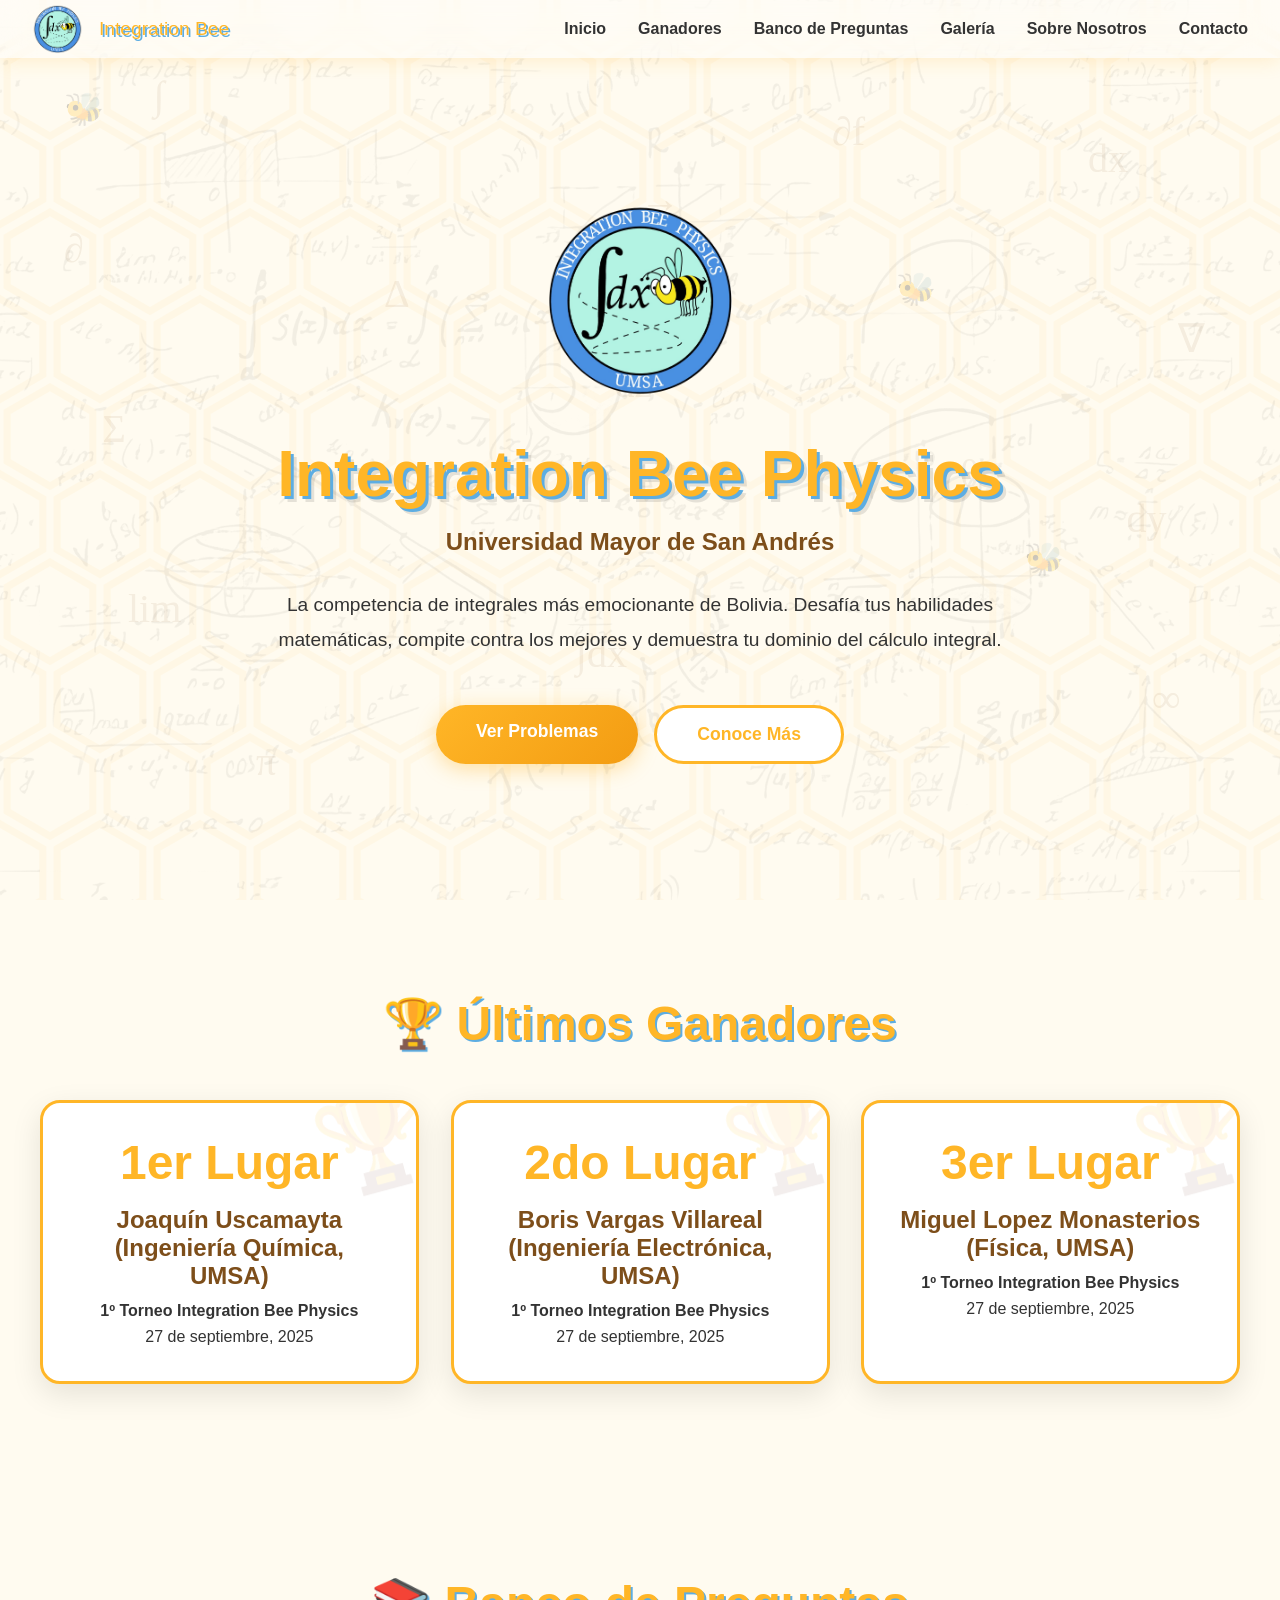
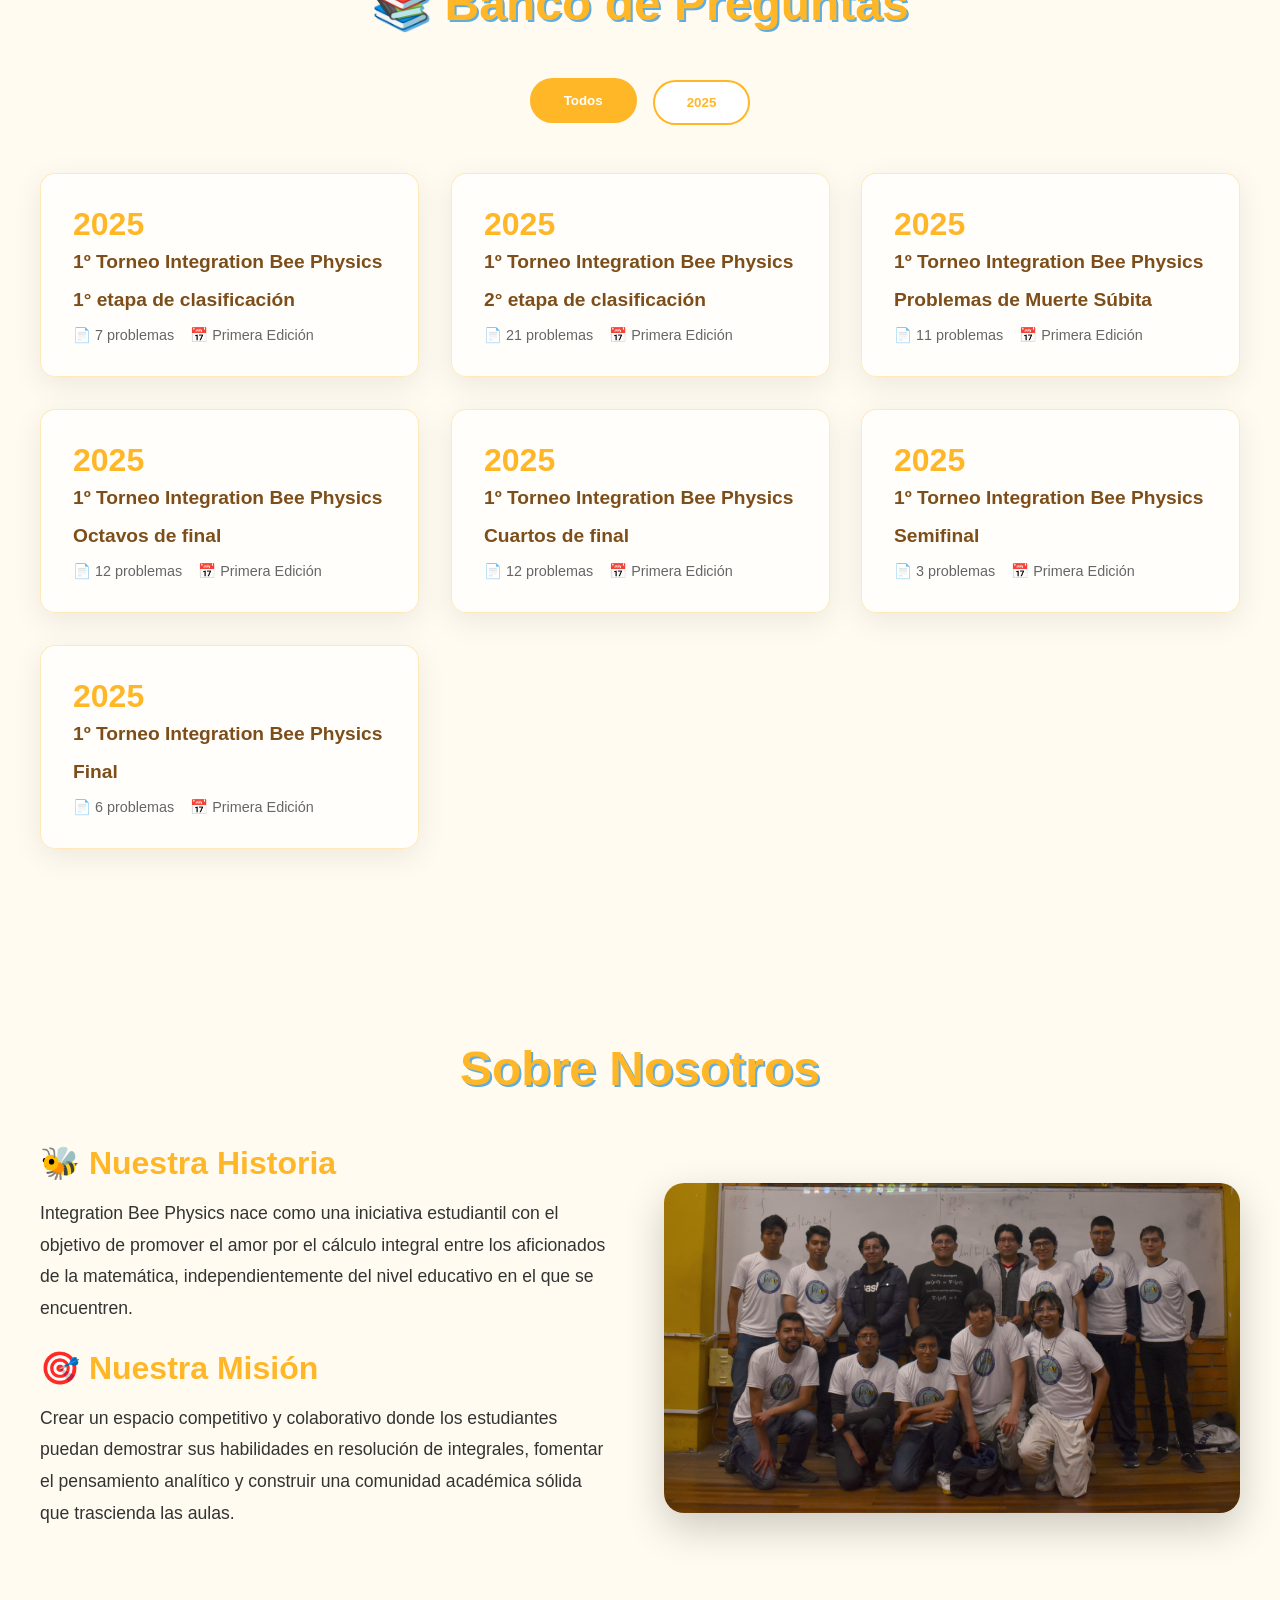
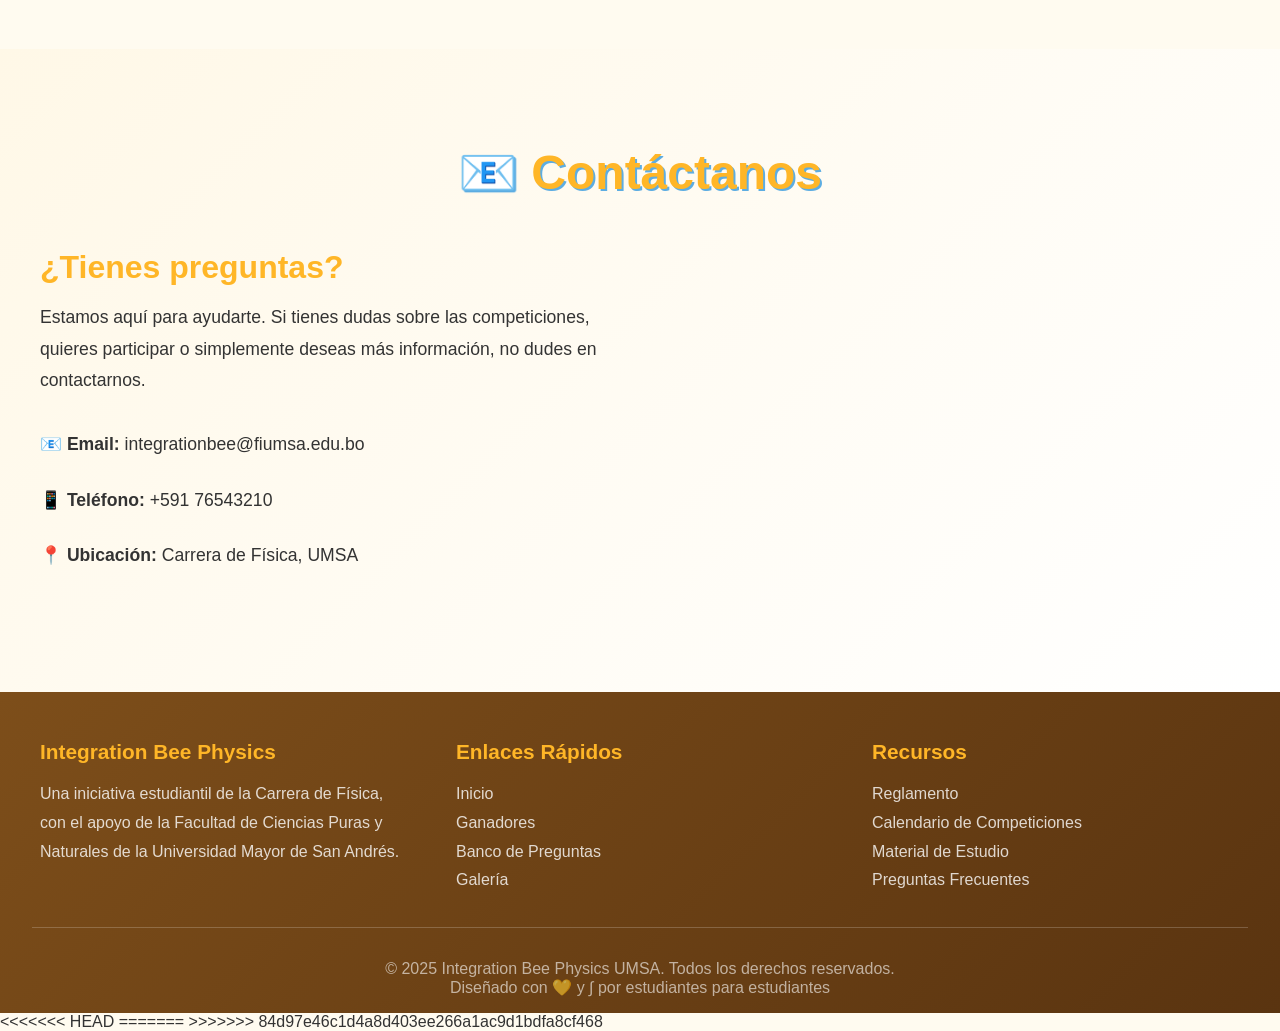
==== commit f780eded: "Merge branch 'master' of https://github.com/dj-t4b/integration-bee-physics fix a index" ====
--- a/index.html
+++ b/index.html
@@ -199,8 +199,357 @@
         </div>
     </footer>
 
+<<<<<<< HEAD
     <!-- Scripts externos -->
     <script src="js/config.js"></script>
     <script src="js/main.js"></script>
+=======
+    <script>
+        // ============================================
+        // CONFIGURACIÓN DE DATOS (Editable en JSON)
+        // ============================================
+        
+        const websiteData = {
+            winners: [
+                {
+                    position: "1er Lugar",
+                    name: "Eiko Mujica (Física, UMSA)",
+                    edition: "1º Torneo Integration Bee Physics",
+                    date: "27 de septiembre, 2025"
+                },
+				{
+                    position: "2do Lugar",
+                    name: "José Quispe (Física, UMSA)",
+                    edition: "1º Torneo Integration Bee Physics",
+                    date: "27 de septiembre, 2025"
+                },
+				{
+                    position: "3er Lugar",
+                    name: "Jerry Carvajal (Física, UMSA)",
+                    edition: "1º Torneo Integration Bee Physics",
+                    date: "27 de septiembre, 2025"
+                }
+                // Agregar más ganadores aquí
+            ],
+            
+            questionBanks: [
+                {
+                    year: 2025,
+                    title: "1º Torneo Integration Bee Physics",
+					type: "Problemas de 5 minutos",
+                    edition: "Primera Edición",
+                    problems: 50,
+                    pdfUrl: "#" // Reemplazar con la URL real del PDF
+                },
+				{
+                    year: 2025,
+                    title: "1º Torneo Integration Bee Physics",
+					type: "Problemas de 3 minutos",
+                    edition: "Primera Edición",
+                    problems: 30,
+                    pdfUrl: "#" // Reemplazar con la URL real del PDF
+                },
+				{
+                    year: 2025,
+                    title: "1º Torneo Integration Bee Physics",
+					type: "Problemas de muerte súbita",
+                    edition: "Primera Edición",
+                    problems: 20,
+                    pdfUrl: "#" // Reemplazar con la URL real del PDF
+                }
+                // Agregar más bancos de preguntas aquí
+            ],
+            
+            gallery: {
+                photos: [
+                    {
+                        url: "https://images.unsplash.com/photo-1427504494785-3a9ca7044f45?w=500",
+                        caption: "Competencia 2025"
+                    },
+                    {
+                        url: "https://images.unsplash.com/photo-1503676260728-1c00da094a0b?w=500",
+                        caption: "Participantes"
+                    },
+                    {
+                        url: "https://images.unsplash.com/photo-1522202176988-66273c2fd55f?w=500",
+                        caption: "Equipo organizador"
+                    }
+                ],
+                videos: [
+                    {
+                        youtubeId: "dQw4w9WgXcQ",
+                        thumbnail: "https://img.youtube.com/vi/dQw4w9WgXcQ/maxresdefault.jpg",
+                        title: "Resumen 1º Torneo"
+                    }
+                ]
+            }
+        };
+
+        // ============================================
+        // FUNCIONES DE NAVEGACIÓN
+        // ============================================
+        
+        let lastScroll = 0;
+        const navbar = document.getElementById('navbar');
+
+        window.addEventListener('scroll', () => {
+            const currentScroll = window.pageYOffset;
+            
+            // Ocultar/mostrar navbar al hacer scroll
+            if (currentScroll > lastScroll && currentScroll > 100) {
+                navbar.classList.add('hidden');
+            } else {
+                navbar.classList.remove('hidden');
+            }
+            lastScroll = currentScroll;
+
+            // Animación de elementos al hacer scroll
+            const fadeElements = document.querySelectorAll('.fade-in');
+            fadeElements.forEach(element => {
+                const elementTop = element.getBoundingClientRect().top;
+                const windowHeight = window.innerHeight;
+                
+                if (elementTop < windowHeight - 100) {
+                    element.classList.add('visible');
+                }
+            });
+        });
+
+        function toggleMenu() {
+            const navLinks = document.getElementById('navLinks');
+            navLinks.classList.toggle('active');
+        }
+
+        // Smooth scroll para los enlaces
+        document.querySelectorAll('a[href^="#"]').forEach(anchor => {
+            anchor.addEventListener('click', function (e) {
+                e.preventDefault();
+                const target = document.querySelector(this.getAttribute('href'));
+                if (target) {
+                    target.scrollIntoView({
+                        behavior: 'smooth',
+                        block: 'start'
+                    });
+                    // Cerrar menú móvil si está abierto
+                    document.getElementById('navLinks').classList.remove('active');
+                }
+            });
+        });
+
+        // ============================================
+        // CARGAR GANADORES
+        // ============================================
+        
+        function loadWinners() {
+            const container = document.getElementById('winnersContainer');
+            container.innerHTML = '';
+            
+            websiteData.winners.forEach(winner => {
+                const card = document.createElement('div');
+                card.className = 'winner-card fade-in';
+                card.innerHTML = `
+                    <div class="winner-position">${winner.position}</div>
+                    <div class="winner-name">${winner.name}</div>
+                    <div class="winner-details">
+                        <p><strong>${winner.edition}</strong></p>
+                        <p>${winner.date}</p>
+                    </div>
+                `;
+                container.appendChild(card);
+            });
+        }
+
+		// ============================================
+		// BANCO DE PREGUNTAS (versión mejorada)
+		// ============================================
+
+		function loadQuestionBanks() {
+			const container = document.getElementById('questionsContainer');
+			const filtersContainer = document.getElementById('questionFilters');
+			
+			// Generar filtros de años
+			const years = [...new Set(websiteData.questionBanks.map(q => q.year))];
+			years.forEach(year => {
+				const btn = document.createElement('button');
+				btn.className = 'filter-btn';
+				btn.textContent = year;
+				btn.setAttribute('data-year', year);
+				filtersContainer.appendChild(btn);
+			});
+
+			// Delegación de eventos para todos los botones (incluido "Todos")
+			filtersContainer.addEventListener('click', e => {
+				const btn = e.target.closest('.filter-btn');
+				if (!btn) return; // Ignora clics fuera de los botones
+				const year = btn.getAttribute('data-year');
+				filterQuestions(year);
+			});
+
+			// Cargar todas las preguntas al inicio
+			displayQuestions(websiteData.questionBanks);
+		}
+
+		function displayQuestions(questions) {
+			const container = document.getElementById('questionsContainer');
+			container.innerHTML = '';
+			
+			// Crear tarjetas de preguntas
+			questions.forEach(question => {
+				const card = document.createElement('div');
+				card.className = 'question-card fade-in';
+				card.onclick = () => openPdfViewer(question.pdfUrl, question.title);
+				card.innerHTML = `
+					<div class="question-year">${question.year}</div>
+					<div class="question-title">${question.title}</div>
+					<div class="question-title">${question.type}</div>
+					<div class="question-meta">
+						<span>📝 ${question.problems} problemas</span>
+						<span>📅 ${question.edition}</span>
+					</div>
+				`;
+				container.appendChild(card);
+			});
+
+			// 🌟 Activar la animación con un pequeño retardo
+			setTimeout(() => {
+				container.querySelectorAll('.fade-in').forEach(el => {
+					el.classList.add('visible');
+				});
+			}, 50);
+		}
+
+
+		function filterQuestions(year) {
+			// Actualizar botones activos
+			document.querySelectorAll('.filter-btn').forEach(btn => {
+				const btnYear = btn.getAttribute('data-year');
+				btn.classList.toggle('active', btnYear == year);
+				if (year === 'all' && btnYear === 'all') {
+					btn.classList.add('active');
+				}
+			});
+			
+			// Filtrar preguntas
+			if (year === 'all') {
+				displayQuestions(websiteData.questionBanks);
+			} else {
+				const filtered = websiteData.questionBanks.filter(q => String(q.year) === String(year));
+				displayQuestions(filtered);
+			}
+		}
+
+
+        // ============================================
+        // VISOR DE PDF
+        // ============================================
+        
+        function openPdfViewer(pdfUrl, title) {
+            const viewer = document.getElementById('pdfViewer');
+            const frame = document.getElementById('pdfFrame');
+            const titleElement = document.getElementById('pdfTitle');
+            
+            if (pdfUrl === '#') {
+                alert('PDF no disponible aún. Por favor, actualiza la URL en el archivo de configuración.');
+                return;
+            }
+            
+            titleElement.textContent = title;
+            // Usar Google Drive Viewer para PDFs
+            frame.src = `https://docs.google.com/viewer?url=${encodeURIComponent(pdfUrl)}&embedded=true`;
+            viewer.classList.add('active');
+            document.body.style.overflow = 'hidden';
+        }
+
+        function closePdfViewer() {
+            const viewer = document.getElementById('pdfViewer');
+            const frame = document.getElementById('pdfFrame');
+            
+            viewer.classList.remove('active');
+            frame.src = '';
+            document.body.style.overflow = 'auto';
+        }
+
+        // Cerrar con tecla ESC
+        document.addEventListener('keydown', (e) => {
+            if (e.key === 'Escape') {
+                closePdfViewer();
+            }
+        });
+
+        // ============================================
+        // GALERÍA
+        // ============================================
+        
+        let currentGalleryType = 'photos';
+
+        function loadGallery() {
+            displayGalleryItems(websiteData.gallery[currentGalleryType], currentGalleryType);
+        }
+
+        function displayGalleryItems(items, type) {
+			const container = document.getElementById('galleryContainer');
+			container.innerHTML = '';
+
+			items.forEach(item => {
+				const galleryItem = document.createElement('div');
+				galleryItem.className = 'gallery-item fade-in';
+				
+				if (type === 'photos') {
+					galleryItem.innerHTML = `
+						<img src="${item.url}" alt="${item.caption}">
+					`;
+					galleryItem.onclick = () => {
+						window.open(item.url, '_blank');
+					};
+				} else if (type === 'videos') {
+					galleryItem.className += ' video-thumb';
+					galleryItem.innerHTML = `
+						<img src="${item.thumbnail}" alt="${item.title}">
+					`;
+					galleryItem.onclick = () => {
+						window.open(`https://www.youtube.com/watch?v=${item.youtubeId}`, '_blank');
+					};
+				}
+				
+				container.appendChild(galleryItem);
+			});
+
+			// 🌟 Activar la animación de aparición con un pequeño retardo
+			setTimeout(() => {
+				container.querySelectorAll('.fade-in').forEach((el, i) => {
+					el.style.transitionDelay = `${i * 100}ms`; // animación escalonada
+					el.classList.add('visible');
+				});
+			}, 50);
+		}
+
+		function filterGallery(type) {
+			currentGalleryType = type;
+			
+			// Actualizar pestañas activas
+			document.querySelectorAll('.tab-btn').forEach(btn => {
+				btn.classList.remove('active');
+			});
+			event.target.classList.add('active');
+			
+			// Mostrar los elementos correspondientes
+			displayGalleryItems(websiteData.gallery[type], type);
+		}
+
+
+        // ============================================
+        // INICIALIZACIÓN
+        // ============================================
+        
+        document.addEventListener('DOMContentLoaded', () => {
+            loadWinners();
+            loadQuestionBanks();
+            loadGallery();
+            
+            // Trigger inicial para animaciones
+            window.dispatchEvent(new Event('scroll'));
+        });
+    </script>
+>>>>>>> 84d97e46c1d4a8d403ee266a1ac9d1bdfa8cf468
 </body>
-</html>+</html>
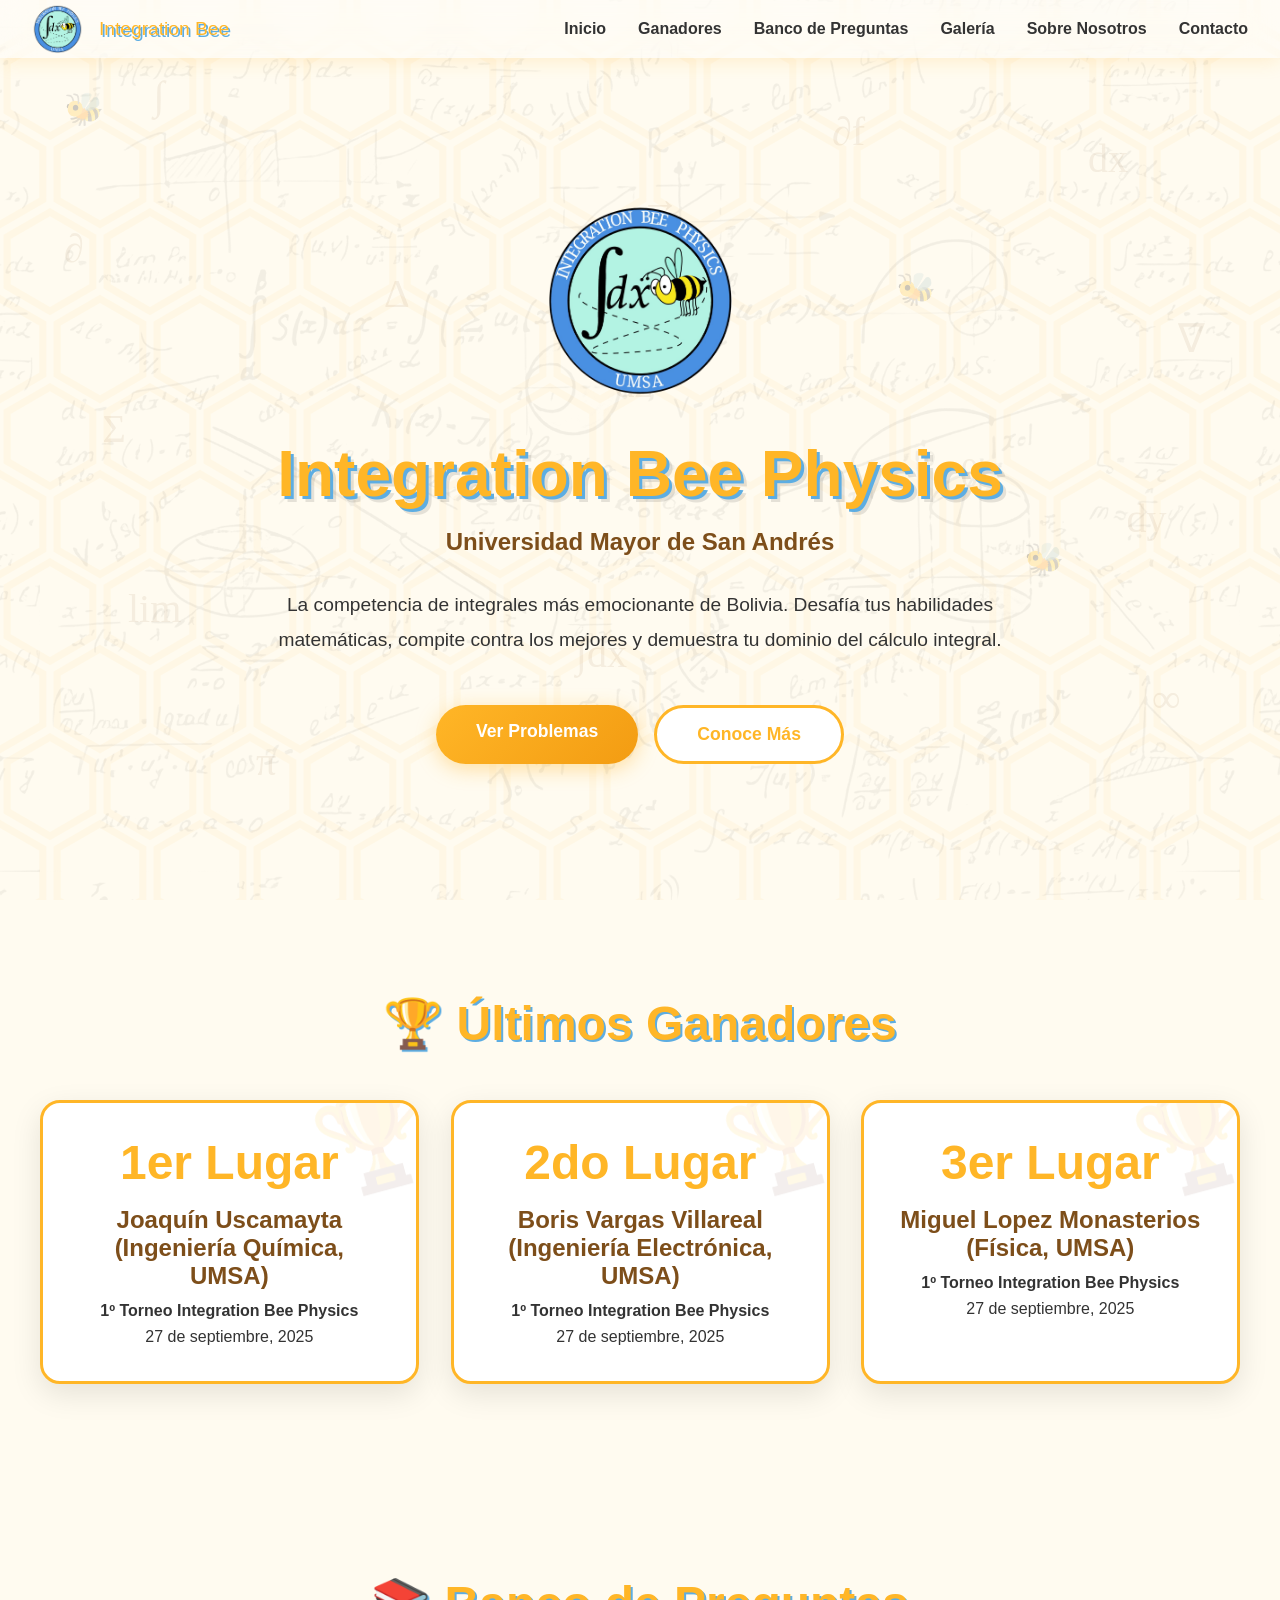
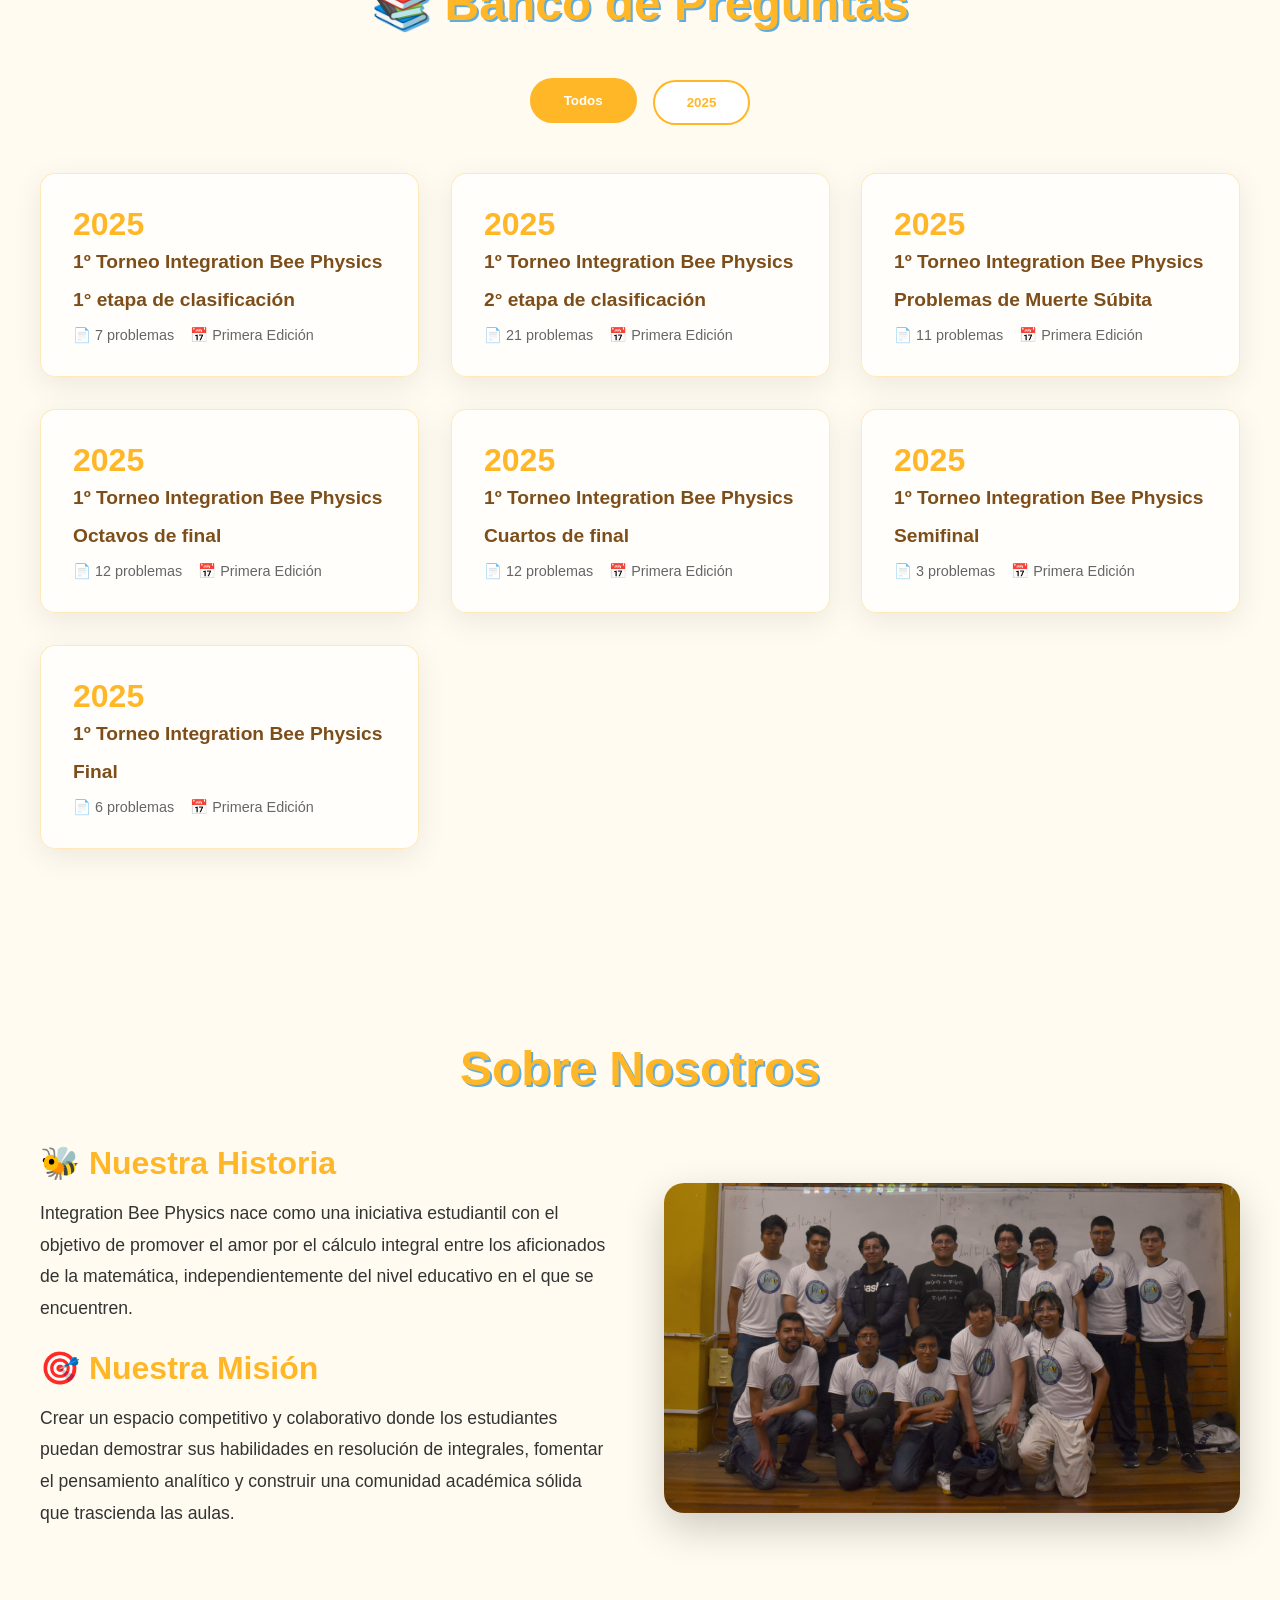
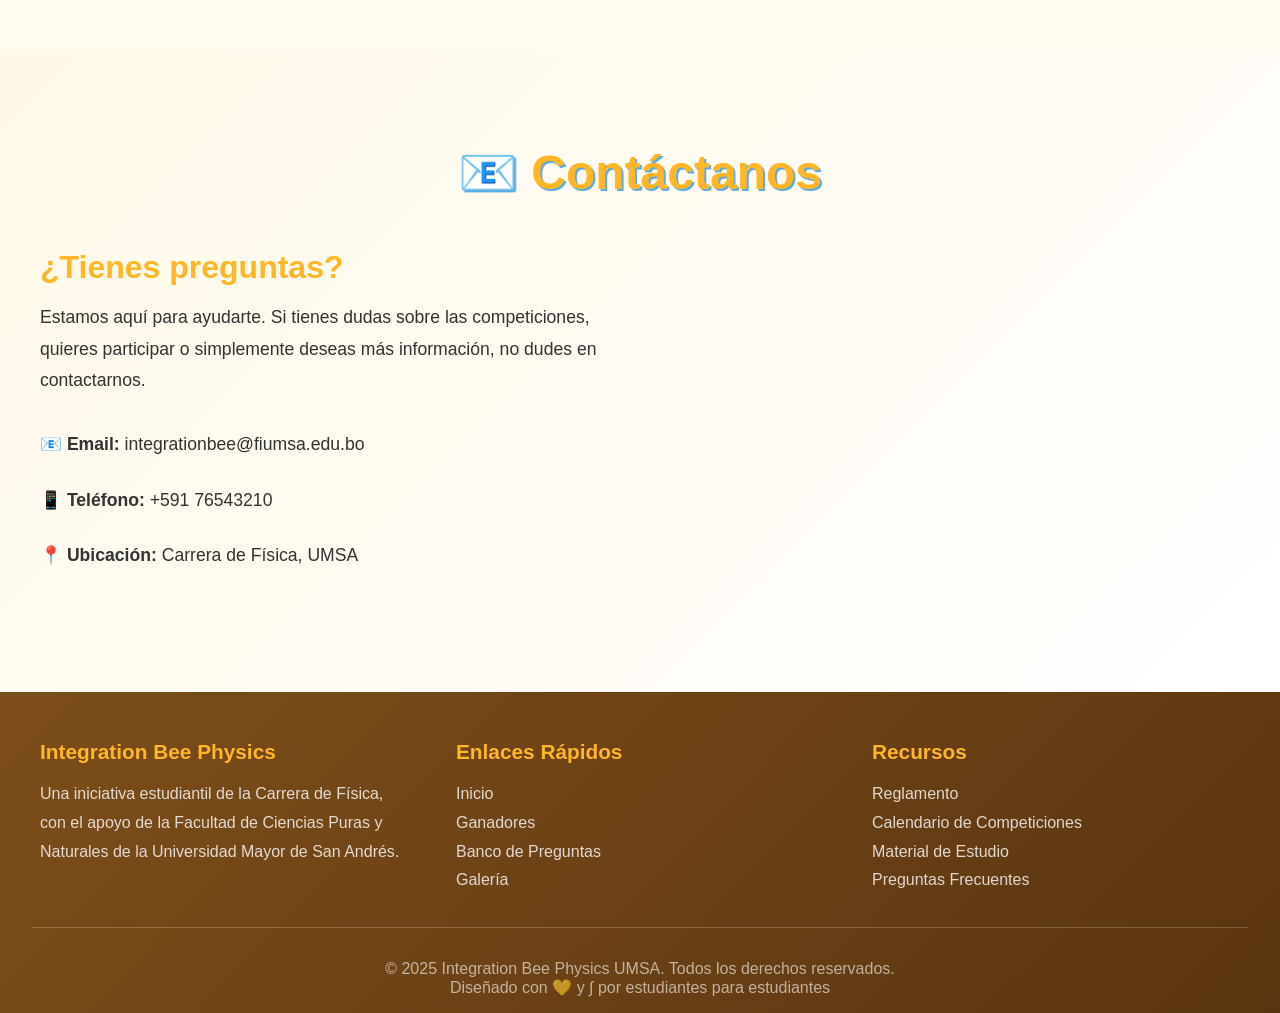
==== commit e207d7e6: "fix de index y manual" ====
--- a/index.html
+++ b/index.html
@@ -199,11 +199,10 @@
         </div>
     </footer>
 
-<<<<<<< HEAD
     <!-- Scripts externos -->
     <script src="js/config.js"></script>
     <script src="js/main.js"></script>
-=======
+
     <script>
         // ============================================
         // CONFIGURACIÓN DE DATOS (Editable en JSON)
@@ -550,6 +549,6 @@
             window.dispatchEvent(new Event('scroll'));
         });
     </script>
->>>>>>> 84d97e46c1d4a8d403ee266a1ac9d1bdfa8cf468
+
 </body>
 </html>
